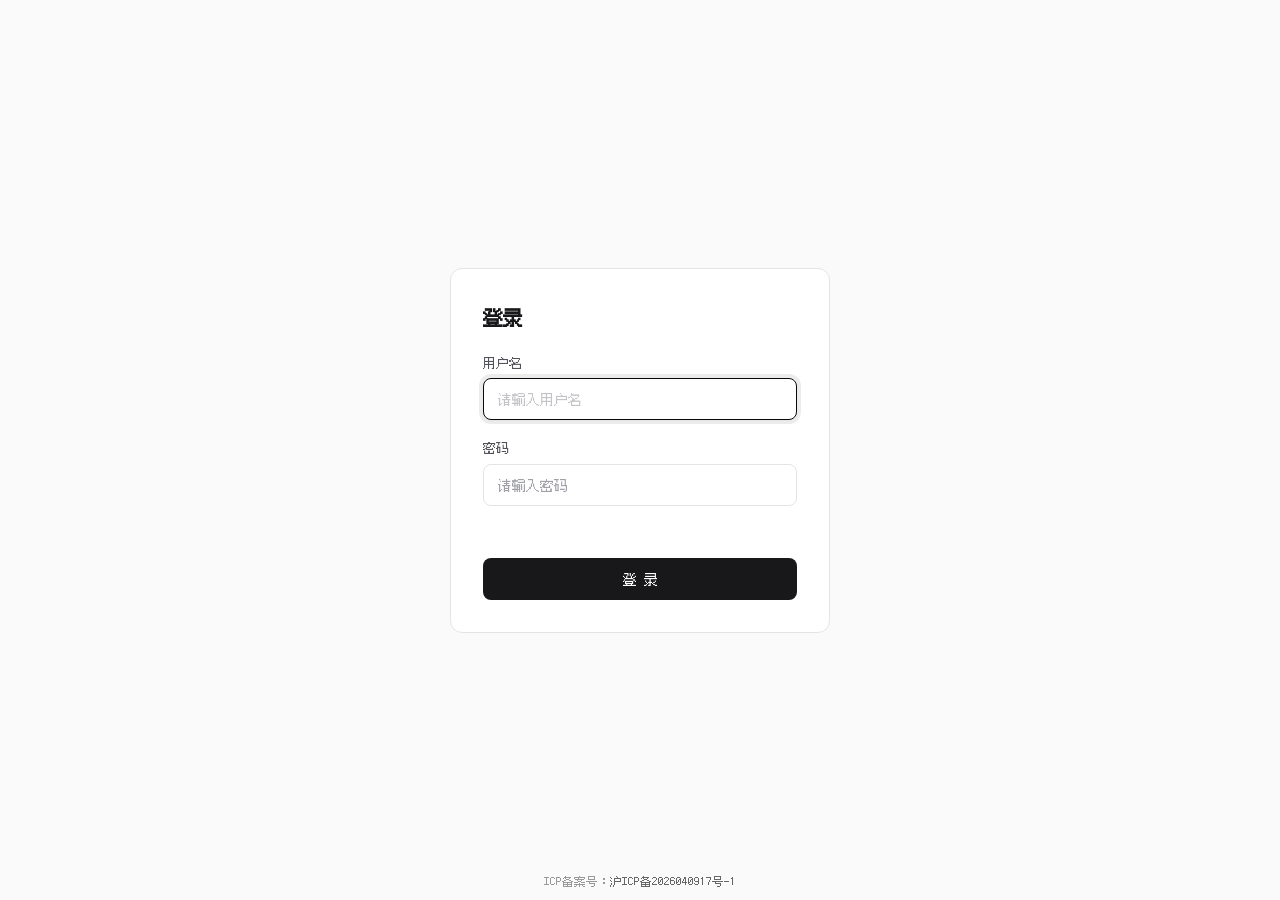
==== static/index.html @ 806d69e8 "隐藏商城管理入口" ====
<!DOCTYPE html>
<html lang="zh-CN">
<head>
  <meta charset="UTF-8">
  <meta name="viewport" content="width=device-width, initial-scale=1, minimum-scale=1, maximum-scale=1, user-scalable=no, viewport-fit=cover">
  <title>KiroClaim 管理后台</title>
  <link rel="icon" type="image/svg+xml" href="/static/favicon.svg">
  <link rel="alternate icon" href="/static/favicon.ico">
  <link rel="apple-touch-icon" href="/static/apple-touch-icon.png">
  <link rel="manifest" href="/static/site.webmanifest">
  <link rel="stylesheet" href="/static/css/main.css?v=0.2.6">
  <link rel="stylesheet" href="/static/css/responsive.css">
</head>
<body>

  <!-- 登录页 -->
  <div id="loginPage" class="login-page" style="display:none">
    <div class="login-wrap">
      <div class="login-card">
        <h1 class="login-title">登录</h1>
        <div class="login-field">
          <label for="loginUsernameInput">用户名</label>
          <input type="text" id="loginUsernameInput" class="login-input" placeholder="请输入用户名" autocomplete="username" autocapitalize="off" autocorrect="off" spellcheck="false" onkeypress="if(event.key==='Enter')document.getElementById('loginPasswordInput').focus()">
        </div>
        <div class="login-field">
          <label for="loginPasswordInput">密码</label>
          <input type="password" id="loginPasswordInput" class="login-input" placeholder="请输入密码" autocomplete="current-password" onkeypress="if(event.key==='Enter')doLogin()">
        </div>
        <div id="loginError" class="login-error"></div>
        <button type="button" id="loginBtn" class="login-btn" onclick="doLogin()">登 录</button>
      </div>
      <div class="login-footer" style="position:fixed;bottom:10px;left:0;right:0;text-align:center;font-size:12px;color:#999;">
        <span>ICP备案号：</span><a href="https://beian.miit.gov.cn/" target="_blank" rel="noopener noreferrer" style="color:#666;text-decoration:none;">沪ICP备2026040917号-1</a>
      </div>
    </div>
  </div>

  <div class="sidebar-overlay" id="sidebarOverlay" onclick="toggleSidebar()"></div>
  <div class="app-container" id="appContainer" style="display:none">
    <!-- 侧边栏 -->
    <aside class="sidebar" id="sidebar">
      <div role="button" tabindex="0" class="sidebar-version" id="sidebarVersion" onclick="showVersionPanel()" onkeydown="handleVersionKeydown(event)" title="查看版本">
        <span class="version-dot" aria-hidden="true"></span>
        <span class="version-label" id="sidebarVersionText">检测中</span>
        <span class="version-new" id="sidebarVersionNew" hidden>NEW</span>
      </div>
      <div class="sidebar-tools">
        <button type="button" class="sidebar-collapse-toggle" id="sidebarCollapseToggle" onclick="toggleSidebarCollapse()" aria-label="收起侧边栏" title="收起侧边栏">
          <svg viewBox="0 0 24 24" aria-hidden="true"><path d="M15 18l-6-6 6-6"></path></svg>
        </button>
      </div>
      <nav class="nav-group">
        <div class="nav-item" data-tab="dashboard" title="概览" onclick="switchTab('dashboard', this)"><span class="nav-icon" aria-hidden="true"><svg viewBox="0 0 24 24"><rect x="3" y="3" width="7" height="9" rx="1"></rect><rect x="14" y="3" width="7" height="5" rx="1"></rect><rect x="14" y="12" width="7" height="9" rx="1"></rect><rect x="3" y="16" width="7" height="5" rx="1"></rect></svg></span><span class="nav-label">概览</span></div>
        <div class="nav-item" data-tab="accounts" title="账号池" onclick="switchTab('accounts', this)"><span class="nav-icon" aria-hidden="true"><svg viewBox="0 0 24 24"><path d="M16 21v-2a4 4 0 0 0-4-4H6a4 4 0 0 0-4 4v2"></path><circle cx="9" cy="7" r="4"></circle><path d="M22 21v-2a4 4 0 0 0-3-3.87"></path><path d="M16 3.13a4 4 0 0 1 0 7.75"></path></svg></span><span class="nav-label">账号池</span></div>
        <div class="nav-item" data-tab="assigned" title="已分配" onclick="switchTab('assigned', this)"><span class="nav-icon" aria-hidden="true"><svg viewBox="0 0 24 24"><path d="M16 21v-2a4 4 0 0 0-4-4H6a4 4 0 0 0-4 4v2"></path><circle cx="9" cy="7" r="4"></circle><path d="M16 11l2 2 4-4"></path></svg></span><span class="nav-label">已分配</span></div>
        <div class="nav-item" data-tab="cards" title="卡密管理" onclick="switchTab('cards', this)"><span class="nav-icon" aria-hidden="true"><svg viewBox="0 0 24 24"><path d="M2 9a3 3 0 0 1 0 6v2a2 2 0 0 0 2 2h16a2 2 0 0 0 2-2v-2a3 3 0 0 1 0-6V7a2 2 0 0 0-2-2H4a2 2 0 0 0-2 2z"></path><path d="M13 5v2"></path><path d="M13 17v2"></path><path d="M13 11v2"></path></svg></span><span class="nav-label">卡密管理</span></div>
        <div class="nav-item" data-tab="logs" title="操作日志" onclick="switchTab('logs', this)"><span class="nav-icon" aria-hidden="true"><svg viewBox="0 0 24 24"><path d="M8 6h13"></path><path d="M8 12h13"></path><path d="M8 18h13"></path><path d="M3 6h.01"></path><path d="M3 12h.01"></path><path d="M3 18h.01"></path></svg></span><span class="nav-label">操作日志</span></div>
        <!-- 商城管理已隐藏 -->
        <!-- <div class="nav-item" data-tab="commerce" title="商城管理" onclick="openCommerceTab('commerce-orders', this)"><span class="nav-icon" aria-hidden="true"><svg viewBox="0 0 24 24"><path d="M9 2 L7 7 L22 7 L20 18 L10 18"></path><circle cx="10" cy="21" r="1"></circle><circle cx="18" cy="21" r="1"></circle></svg></span><span class="nav-label">商城管理</span></div> -->
        <div class="nav-item" data-tab="settings" title="系统设置" onclick="switchTab('settings', this)"><span class="nav-icon" aria-hidden="true"><svg viewBox="0 0 24 24"><path d="M12 15.5A3.5 3.5 0 1 0 12 8a3.5 3.5 0 0 0 0 7.5z"></path><path d="M19.4 15a1.8 1.8 0 0 0 .36 1.98l.06.06a2 2 0 0 1-2.83 2.83l-.06-.06a1.8 1.8 0 0 0-1.98-.36 1.8 1.8 0 0 0-1.08 1.65V21a2 2 0 0 1-4 0v-.09A1.8 1.8 0 0 0 8.8 19.26a1.8 1.8 0 0 0-1.98.36l-.06.06a2 2 0 0 1-2.83-2.83l.06-.06A1.8 1.8 0 0 0 4.35 15a1.8 1.8 0 0 0-1.65-1.08H2.6a2 2 0 0 1 0-4h.09A1.8 1.8 0 0 0 4.35 8a1.8 1.8 0 0 0-.36-1.98l-.06-.06a2 2 0 0 1 2.83-2.83l.06.06A1.8 1.8 0 0 0 8.8 3.55 1.8 1.8 0 0 0 9.88 1.9V1.8a2 2 0 0 1 4 0v.09a1.8 1.8 0 0 0 1.08 1.65 1.8 1.8 0 0 0 1.98-.36l.06-.06a2 2 0 0 1 2.83 2.83l-.06.06A1.8 1.8 0 0 0 19.4 8c.17.63.66 1.08 1.25 1.08h.75a2 2 0 0 1 0 4h-.75A1.8 1.8 0 0 0 19.4 15z"></path></svg></span><span class="nav-label">系统设置</span></div>
      </nav>
      <div class="sidebar-footer">
        <div class="nav-item" onclick="logout()" title="退出登录"><span class="nav-icon" aria-hidden="true"><svg viewBox="0 0 24 24"><path d="M9 21H5a2 2 0 0 1-2-2V5a2 2 0 0 1 2-2h4"></path><path d="M16 17l5-5-5-5"></path><path d="M21 12H9"></path></svg></span><span class="nav-label">退出登录</span></div>
      </div>
    </aside>

    <!-- 主体内容 -->
    <div class="main-wrapper">
      <header class="header-bar">
        <div style="display:flex;align-items:center;gap:12px">
          <button class="sidebar-toggle" onclick="toggleSidebar()" aria-label="菜单">
            <span></span><span></span><span></span>
          </button>
          <div class="view-title" id="pageTitle">概览</div>
        </div>
      </header>

      <!-- 概览面板 -->
      <div class="tab-panel" id="tab-dashboard">
        <div class="stat-row">
          <div class="stat-item">
            <div class="stat-label">总账号</div>
            <div class="stat-number" id="statAccTotal">-</div>
          </div>
          <div class="stat-item">
            <div class="stat-label">可用账号</div>
            <div class="stat-number" id="statAccUnused">-</div>
          </div>
          <div class="stat-item">
            <div class="stat-label">卡密库存</div>
            <div class="stat-number" id="statCardUnused">-</div>
          </div>
          <div class="stat-item">
            <div class="stat-label">今日激活</div>
            <div class="stat-number" id="statTodayActivate">-</div>
          </div>
        </div>

        <!-- 账号状态图表 -->
        <div class="k-card" style="margin-top:24px">
          <div class="k-card-header">
            <span class="k-card-title">账号状态</span>
          </div>
          <div class="k-card-body">
            <div id="accountStatusChart" class="dashboard-chart"></div>
          </div>
        </div>

        <!-- 卡密分布图表 -->
        <div class="k-card" style="margin-top:24px">
          <div class="k-card-header">
            <span class="k-card-title">卡密分布</span>
          </div>
          <div class="k-card-body">
            <div id="cardDistributionChart" class="dashboard-chart"></div>
          </div>
        </div>

        <!-- 最近活动 -->
        <div class="k-card" style="margin-top:24px">
          <div class="k-card-header">
            <span class="k-card-title">最近活动</span>
          </div>
          <div class="k-card-body" style="padding:0">
            <div class="pagination recent-pagination" id="recentActivityPagination"></div>
            <table>
              <thead>
                <tr>
                  <th>操作</th>
                  <th>详情</th>
                  <th>时间</th>
                </tr>
              </thead>
              <tbody id="recentActivityBody">
                <tr><td colspan="3" style="text-align:center;color:#999;padding:24px">加载中...</td></tr>
              </tbody>
            </table>
          </div>
        </div>
      </div>

      <!-- 账号池面板 -->
      <div class="tab-panel" id="tab-accounts">
        <div class="k-card">
          <div class="k-card-header">
            <span class="k-card-title">账号资源列表</span>
            <div style="display:flex; gap:8px">
              <div class="k-dropdown" id="exportAccountDropdown">
                <div class="k-dropdown-trigger ui-btn ui-btn-secondary ui-btn-sm" onclick="toggleDropdown('exportAccountDropdown')" style="min-width:auto">导出</div>
                <div class="k-dropdown-menu" style="min-width:160px">
                  <div class="k-dropdown-label">导出选中</div>
                  <div class="k-dropdown-item" onclick="exportAccounts('json', 'selected')">JSON (选中账号)</div>
                  <div class="k-dropdown-divider"></div>
                  <div class="k-dropdown-label">导出全部</div>
                  <div class="k-dropdown-item" onclick="exportAccounts('json', 'all')">JSON (全部)</div>
                  <div class="k-dropdown-item" onclick="showExportCustomModal()">JSON (自定义数量)</div>
                </div>
              </div>
              <button class="ui-btn ui-btn-danger ui-btn-sm" id="batchDeleteAccountsBtn" style="display:none" onclick="batchDeleteAccounts()">批量删除 (<span id="selectedAccountCount">0</span>)</button>
              <button class="ui-btn ui-btn-secondary ui-btn-sm" onclick="restoreCreditUsedAccounts()" title="把历史上因用过额度被移入已使用、且从未发给买家的账号放回账号池">放回账号池</button>
              <button class="ui-btn ui-btn-warning ui-btn-sm" onclick="cleanupUsedCreditAccounts()">清理额度已用</button>
              <button class="ui-btn ui-btn-danger ui-btn-sm" onclick="deleteBannedAccounts()">清理封禁账号</button>
              <button class="ui-btn ui-btn-primary ui-btn-sm" onclick="showImportModal()">导入账号</button>
              <button class="ui-btn ui-btn-danger ui-btn-sm" onclick="doClearAllAccounts()">一键清空</button>
            </div>
          </div>
          <div class="k-card-body">
            <!-- 巡检进度：仅在巡检运行时显示，由 SSE 实时推送 -->
            <div id="healthScanProgress" hidden style="margin-bottom:20px;padding:12px 14px;background:#fafafa;border:1px solid #eaeaea;border-radius:6px">
              <div style="display:flex;justify-content:space-between;align-items:center;gap:12px;margin-bottom:8px;flex-wrap:wrap">
                <span style="font-size:13px;display:inline-flex;align-items:center;gap:8px">
                  <span style="width:12px;height:12px;border-radius:50%;border:2px solid #e4e4e7;border-top-color:var(--primary);animation:spin 0.8s linear infinite;display:inline-block;flex-shrink:0"></span>
                  <strong>正在巡检账号</strong>
                  <span id="healthScanProgressText" style="color:var(--text-muted)">-</span>
                </span>
                <span id="healthScanProgressPercent" style="font-size:13px;font-variant-numeric:tabular-nums;color:var(--text-muted)">0%</span>
              </div>
              <div class="k-progress-bg" style="width:100%;margin-top:0" role="progressbar" aria-valuemin="0" aria-valuemax="100" aria-valuenow="0" aria-label="账号巡检进度">
                <div class="k-progress-fill" id="healthScanProgressFill" style="width:0%"></div>
              </div>
            </div>
            <!-- 筛选栏 -->
            <div style="display:flex; gap:12px; margin-bottom:20px; align-items:center; flex-wrap:wrap">
              <input class="k-input" type="text" id="accountKeyword" placeholder="搜索邮箱..." style="width:200px" onkeypress="if(event.key==='Enter')loadAccounts(1)">
              <input class="k-input" type="date" id="accountCreatedFrom" style="width:140px" title="创建时间起" onchange="loadAccounts(1)">
              <span style="color:#999;font-size:12px">至</span>
              <input class="k-input" type="date" id="accountCreatedTo" style="width:140px" title="创建时间止" onchange="loadAccounts(1)">
              <div class="k-dropdown" id="accountStatusDropdown">
                <div class="k-dropdown-trigger" onclick="toggleDropdown('accountStatusDropdown')">
                  <span id="accountStatusText">全部状态</span>
                </div>
                <div class="k-dropdown-menu">
                  <div class="k-dropdown-item selected" onclick="selectAccountStatus('', '全部状态')">全部状态</div>
                  <div class="k-dropdown-item" onclick="selectAccountStatus('active', '正常')">正常</div>
                  <div class="k-dropdown-item" onclick="selectAccountCreditExhausted('额度已用')">额度已用</div>
                  <div class="k-dropdown-item" onclick="selectAccountStatus('suspended', '已封禁')">已封禁</div>
                </div>
              </div>
              <div class="k-dropdown" id="accountSubscriptionDropdown">
                <div class="k-dropdown-trigger" onclick="toggleDropdown('accountSubscriptionDropdown')">
                  <span id="accountSubscriptionText">全部订阅</span>
                </div>
                <div class="k-dropdown-menu">
                  <div class="k-dropdown-item selected" onclick="selectAccountSubscription('', '全部订阅')">全部订阅</div>
                </div>
              </div>
              <div class="k-dropdown" id="accountEmailSuffixDropdown">
                <div class="k-dropdown-trigger" onclick="toggleDropdown('accountEmailSuffixDropdown')">
                  <span id="accountEmailSuffixText">全部后缀</span>
                </div>
                <div class="k-dropdown-menu">
                  <div class="k-dropdown-item selected" onclick="selectAccountEmailSuffix('', '全部后缀')">全部后缀</div>
                </div>
              </div>
              <button class="ui-btn ui-btn-secondary ui-btn-sm" onclick="resetAccountFilters()">重置</button>
            </div>
            <div class="pagination" id="accountsPagination"></div>
            <div class="account-table-scroll">
              <table>
                <thead>
                  <tr>
                    <th style="width:40px"><input type="checkbox" class="k-checkbox" id="selectAllAccounts" onchange="toggleSelectAllAccounts(this.checked)"></th>
                    <th>ID</th>
                    <th>邮箱地址</th>
                    <th>健康状态</th>
                    <th>订阅</th>
                    <th>额度用量</th>
                    <th>导入时间</th>
                    <th>最后检查</th>
                    <th>操作</th>
                  </tr>
                </thead>
                <tbody id="accountsBody"></tbody>
              </table>
            </div>
          </div>
        </div>
      </div>

      <!-- 已分配账号面板 -->
      <div class="tab-panel" id="tab-assigned">
        <div class="k-card">
          <div class="k-card-header">
            <span class="k-card-title">已分配账号</span>
            <div style="display:flex; gap:8px">
              <div class="k-dropdown" id="exportAssignedDropdown">
                <div class="k-dropdown-trigger ui-btn ui-btn-secondary ui-btn-sm" onclick="toggleDropdown('exportAssignedDropdown')" style="min-width:auto">导出</div>
                <div class="k-dropdown-menu" style="min-width:160px">
                  <div class="k-dropdown-label">导出选中</div>
                  <div class="k-dropdown-item" onclick="exportAssignedAccounts('json', 'selected')">JSON (选中账号)</div>
                  <div class="k-dropdown-divider"></div>
                  <div class="k-dropdown-label">导出全部</div>
                  <div class="k-dropdown-item" onclick="exportAssignedAccounts('json', 'all')">JSON (全部)</div>
                </div>
              </div>
              <button class="ui-btn ui-btn-danger ui-btn-sm" id="batchDeleteAssignedBtn" style="display:none" onclick="batchDeleteAssignedAccounts()">批量删除 (<span id="selectedAssignedCount">0</span>)</button>
              <button class="ui-btn ui-btn-danger ui-btn-sm" onclick="doClearAssignedAccounts()">一键清空</button>
            </div>
          </div>
          <div class="k-card-body">
            <!-- 筛选栏 -->
            <div style="display:flex; gap:12px; margin-bottom:20px; align-items:center; flex-wrap:wrap">
              <input class="k-input" type="text" id="assignedKeyword" placeholder="搜索邮箱..." style="width:200px" onkeypress="if(event.key==='Enter')loadAssignedAccounts(1)">
              <div class="k-dropdown" id="assignedStatusDropdown">
                <div class="k-dropdown-trigger" onclick="toggleDropdown('assignedStatusDropdown')">
                  <span id="assignedStatusText">全部状态</span>
                </div>
                <div class="k-dropdown-menu">
                  <div class="k-dropdown-item selected" onclick="selectAssignedStatus('', '全部状态')">全部状态</div>
                  <div class="k-dropdown-item" onclick="selectAssignedStatus('active', '正常')">正常</div>
                  <div class="k-dropdown-item" onclick="selectAssignedStatus('used', '额度已用')">额度已用</div>
                  <div class="k-dropdown-item" onclick="selectAssignedStatus('suspended', '已封禁')">已封禁</div>
                </div>
              </div>
              <button class="ui-btn ui-btn-secondary ui-btn-sm" onclick="resetAssignedFilters()">重置</button>
            </div>
            <div class="pagination" id="assignedPagination"></div>
            <div class="account-table-scroll">
              <table>
                <thead>
                  <tr>
                    <th style="width:40px"><input type="checkbox" class="k-checkbox" id="selectAllAssigned" onchange="toggleSelectAllAssigned(this.checked)"></th>
                    <th>ID</th>
                    <th>邮箱地址</th>
                    <th>健康状态</th>
                    <th>订阅</th>
                    <th>额度用量</th>
                    <th>导入时间</th>
                    <th>分配时间</th>
                    <th>最后检查</th>
                    <th>操作</th>
                  </tr>
                </thead>
                <tbody id="assignedBody"></tbody>
              </table>
            </div>
          </div>
        </div>
      </div>

      <!-- 卡密面板 -->
      <div class="tab-panel" id="tab-cards">
        <div class="k-card">
          <div class="k-card-header">
            <span class="k-card-title">卡密列表管理</span>
            <div style="display:flex; gap:8px">
              <button class="ui-btn ui-btn-sm" style="background:#8b5cf6;color:#fff" onclick="window.location.href='/redeem'" title="跳转到卡密兑换中心">
                <svg viewBox="0 0 24 24" style="width:14px;height:14px;fill:none;stroke:currentColor;stroke-width:2;vertical-align:middle;margin-right:4px" aria-hidden="true">
                  <path d="M2 9a3 3 0 0 1 0 6v2a2 2 0 0 0 2 2h16a2 2 0 0 0 2-2v-2a3 3 0 0 1 0-6V7a2 2 0 0 0-2-2H4a2 2 0 0 0-2 2z"></path>
                  <path d="M13 5v2"></path>
                  <path d="M13 17v2"></path>
                  <path d="M13 11v2"></path>
                </svg>
                兑换中心
              </button>
              <div class="k-dropdown" id="exportCardDropdown">
                <div class="k-dropdown-trigger ui-btn ui-btn-secondary ui-btn-sm" onclick="toggleDropdown('exportCardDropdown')" style="min-width:auto">导出</div>
                <div class="k-dropdown-menu" style="min-width:160px">
                  <div class="k-dropdown-label">导出选中</div>
                  <div class="k-dropdown-item" onclick="exportCards('json', 'selected')">JSON (选中卡密)</div>
                  <div class="k-dropdown-divider"></div>
                  <div class="k-dropdown-label">导出全部</div>
                  <div class="k-dropdown-item" onclick="exportCards('json', 'all')">JSON (全部)</div>
                </div>
              </div>
              <button class="ui-btn ui-btn-secondary ui-btn-sm" id="copyXianyuCardsBtn" style="display:none" onclick="copySelectedAsXianyu()" title="每行「卡密 兑换地址」">闲鱼格式 (<span id="selectedCardCountXianyu">0</span>)</button>
              <button class="ui-btn ui-btn-danger ui-btn-sm" id="batchDeleteCardsBtn" style="display:none" onclick="batchDeleteCards()">批量删除 (<span id="selectedCardCount">0</span>)</button>
              <button class="ui-btn ui-btn-sm" id="batchCheckHealthBtn" style="display:none;background:#10b981;color:#fff" onclick="batchCheckCardsHealth()">批量检测 (<span id="selectedCardCountHealth">0</span>)</button>
              <button class="ui-btn ui-btn-primary ui-btn-sm" onclick="showGenerateModal()">生成卡密</button>
            </div>
          </div>
          <div class="k-card-body">
            <!-- 筛选栏 -->
            <div style="display:flex; gap:12px; margin-bottom:20px; align-items:center; flex-wrap:wrap">
              <input class="k-input" type="text" id="cardKeyword" placeholder="搜索序列号..." style="width:200px" onkeypress="if(event.key==='Enter')loadCards(1)">
              <input class="k-input" type="date" id="cardCreatedFrom" style="width:130px" title="创建时间起" onchange="loadCards(1)">
              <span style="color:#999;font-size:12px">至</span>
              <input class="k-input" type="date" id="cardCreatedTo" style="width:130px" title="创建时间止" onchange="loadCards(1)">
              <div class="k-dropdown" id="cardFilterDropdown">
                <div class="k-dropdown-trigger" onclick="toggleDropdown('cardFilterDropdown')">
                  <span id="cardFilterText">全部状态</span>
                </div>
                <div class="k-dropdown-menu">
                  <div class="k-dropdown-item selected" onclick="selectCardFilter('', '全部状态', this)">全部状态</div>
                  <div class="k-dropdown-item" onclick="selectCardFilter('unused', '未使用', this)">未使用</div>
                  <div class="k-dropdown-item" onclick="selectCardFilter('active', '使用中', this)">使用中</div>
                </div>
              </div>
              <div class="k-dropdown" id="cardSubscriptionDropdown">
                <div class="k-dropdown-trigger" onclick="toggleDropdown('cardSubscriptionDropdown')"><span id="cardSubscriptionText">全部订阅</span></div>
                <div class="k-dropdown-menu"><div class="k-dropdown-item selected" onclick="selectCardSubscription('', '全部订阅', this)">全部订阅</div></div>
              </div>
              <div class="k-dropdown" id="cardShopStatusDropdown">
                <div class="k-dropdown-trigger" onclick="toggleDropdown('cardShopStatusDropdown')"><span id="cardShopStatusText">全部商城状态</span></div>
                <div class="k-dropdown-menu">
                  <div class="k-dropdown-item selected" onclick="selectCardShopStatus('', '全部商城状态', this)">全部商城状态</div>
                  <div class="k-dropdown-item" onclick="selectCardShopStatus('listed', '已上架', this)">已上架</div>
                  <div class="k-dropdown-item" onclick="selectCardShopStatus('unlisted', '未上架', this)">未上架</div>
                </div>
              </div>
              <div class="k-dropdown" id="cardShopGroupDropdown">
                <div class="k-dropdown-trigger" onclick="toggleDropdown('cardShopGroupDropdown')"><span id="cardShopGroupText">全部售价档位</span></div>
                <div class="k-dropdown-menu"><div class="k-dropdown-item selected" onclick="selectCardShopGroup('', '全部售价档位', this)">全部售价档位</div></div>
              </div>
              <button class="ui-btn ui-btn-danger ui-btn-sm" id="delistShopGroupBtn" style="display:none" onclick="delistSelectedShopGroup()">下架该售价并删除库存</button>
              <button class="ui-btn ui-btn-secondary ui-btn-sm" onclick="resetCardFilters()">重置</button>
            </div>
            <div class="pagination" id="cardsPagination"></div>
            <table>
              <thead>
                <tr>
                  <th style="width:40px"><input type="checkbox" class="k-checkbox" id="selectAllCards" onchange="toggleSelectAllCards(this.checked)"></th>
                  <th>ID</th>
                  <th>序列号</th>
                  <th>账号订阅</th>
                  <th>状态</th>
                  <th>创建时间</th>
                  <th>提取时间</th>
                  <th>备注</th>
                  <th>商城</th>
                  <th>操作</th>
                </tr>
              </thead>
              <tbody id="cardsBody"></tbody>
            </table>
          </div>
        </div>
      </div>

      <!-- 操作日志面板 -->
      <div class="tab-panel" id="tab-logs">
        <div class="k-card">
          <div class="k-card-header">
            <span class="k-card-title">操作日志</span>
          </div>
          <div class="k-card-body">
            <div style="display:flex; gap:12px; margin-bottom:20px; align-items:center; flex-wrap:wrap">
              <div class="k-dropdown" id="logActionDropdown">
                <div class="k-dropdown-trigger" onclick="toggleDropdown('logActionDropdown')">
                  <span id="logActionText">全部操作</span>
                </div>
                <div class="k-dropdown-menu">
                  <div class="k-dropdown-item selected" onclick="selectLogAction('', '全部操作')">全部操作</div>
                  <div class="k-dropdown-item" onclick="selectLogAction('import', '导入')">导入</div>
                  <div class="k-dropdown-item" onclick="selectLogAction('delete', '删除')">删除</div>
                  <div class="k-dropdown-item" onclick="selectLogAction('generate', '生成卡密')">生成卡密</div>
                  <div class="k-dropdown-item" onclick="selectLogAction('activate', '激活')">激活</div>
                  <div class="k-dropdown-item" onclick="selectLogAction('refresh', '刷新')">刷新</div>
                  <div class="k-dropdown-item" onclick="selectLogAction('export', '导出')">导出</div>
                </div>
              </div>
              <button class="ui-btn ui-btn-sm ui-btn-danger" onclick="batchDeleteLogs()" style="margin-left:auto">批量删除</button>
              <button class="ui-btn ui-btn-sm ui-btn-danger" onclick="clearAllLogs()">清空日志</button>
            </div>
            <div class="pagination" id="logsPagination"></div>
            <table>
              <thead>
                <tr>
                  <th style="width:40px"><input type="checkbox" id="logsSelectAll" onchange="toggleSelectAllLogs(this.checked)"></th>
                  <th>ID</th>
                  <th>操作类型</th>
                  <th>详情</th>
                  <th>操作者</th>
                  <th>客户端 IP</th>
                  <th>时间</th>
                </tr>
              </thead>
              <tbody id="logsBody"></tbody>
            </table>
          </div>
        </div>
      </div>

      <!-- 系统设置面板 -->
      <div class="tab-panel" id="tab-settings">
        <div class="k-card">
          <div class="k-card-header">
            <div style="display:flex;align-items:center;gap:8px;flex-wrap:wrap"><span class="k-card-title">系统设置</span><span style="color:var(--text-muted)">/</span><button type="button" data-settings-category="base" onclick="switchSettingsCategory('base')" style="border:0;background:none;padding:0;color:var(--text-main);font:inherit;font-size:13px;cursor:pointer">基础与安全</button><span style="color:var(--text-muted)">/</span><button type="button" data-settings-category="logging" onclick="switchSettingsCategory('logging')" style="border:0;background:none;padding:0;color:var(--text-muted);font:inherit;font-size:13px;cursor:pointer">日志与更新</button><span style="color:var(--text-muted)">/</span><button type="button" data-settings-category="delivery" onclick="switchSettingsCategory('delivery')" style="border:0;background:none;padding:0;color:var(--text-muted);font:inherit;font-size:13px;cursor:pointer">存储与通知</button></div>
            <button id="settingsSaveBtn" class="ui-btn ui-btn-primary ui-btn-sm" onclick="saveCurrentSettingsCategory()">保存配置</button>
          </div>
          <div class="k-card-body" id="unifiedSettingsBody">
            <div class="settings-grid" id="runtimeSettingsSource">
              <div class="settings-column">
                <div class="settings-toggle-card">
                  <div>
                    <strong>接口限流</strong>
                    <small>限制兑换与客户端接口的请求频率</small>
                  </div>
                  <input type="checkbox" class="k-checkbox" id="settingRateLimitEnabled">
                </div>
                <div class="settings-field">
                  <label class="settings-label" for="settingRateLimitPerMin">每分钟请求数</label>
                  <input class="k-input" type="number" id="settingRateLimitPerMin" min="1" value="30">
                  <div class="settings-help"></div>
                </div>
                <div class="settings-field">
                  <label class="settings-label" for="settingMinResponseMs">最小响应延迟（毫秒）</label>
                  <input class="k-input" type="number" id="settingMinResponseMs" min="0" value="150">
                  <div class="settings-help"></div>
                </div>
                <div class="settings-field">
                  <label class="settings-label" for="settingMaxUpstreamCheckConcurrency">上游检查并发数</label>
                  <input class="k-input" type="number" id="settingMaxUpstreamCheckConcurrency" min="1" value="6">
                  <div class="settings-help">导入、兑换和后台刷新共用的检查并发池</div>
                </div>
                <div class="settings-toggle-card">
                  <div>
                    <strong>发货前上游健康检查</strong>
                    <small>关闭后发货只看数据库状态，速度快很多，依赖下方定时巡检保持状态新鲜</small>
                  </div>
                  <input type="checkbox" class="k-checkbox" id="settingDispatchHealthCheckEnabled">
                </div>
                <div class="settings-toggle-card">
                  <div>
                    <strong>库存模式</strong>
                    <small>开启后只把已封禁账号移入已使用，用过额度的账号保留在账号池（仍不会发给买家）。只影响之后的检查，历史账号需到账号池手动放回</small>
                  </div>
                  <input type="checkbox" class="k-checkbox" id="settingRetainCreditExhaustedAccounts">
                </div>
                <div class="settings-toggle-card">
                  <div>
                    <strong>定时健康巡检</strong>
                    <small>后台周期刷新未分配账号的状态，关闭发货检查时必须开启</small>
                  </div>
                  <input type="checkbox" class="k-checkbox" id="settingHealthScanEnabled" checked>
                </div>
                <div class="settings-field">
                  <label class="settings-label" for="settingHealthScanIntervalMinutes">巡检间隔（分钟）</label>
                  <input class="k-input" type="number" id="settingHealthScanIntervalMinutes" min="1" value="30">
                  <div class="settings-help">每隔多久跑一轮巡检</div>
                </div>
                <div class="settings-field">
                  <label class="settings-label" for="settingHealthScanBatchSize">每轮巡检数量</label>
                  <input class="k-input" type="number" id="settingHealthScanBatchSize" min="1" value="1000">
                  <div class="settings-help">优先检查最久未检查的账号。号池大于该值时需要多轮才能覆盖一遍</div>
                </div>
                <div class="settings-field">
                  <label class="settings-label" for="settingHealthScanQuietStartHour">静默开始（北京时间，整点）</label>
                  <input class="k-input" type="number" id="settingHealthScanQuietStartHour" min="0" max="23" value="0">
                  <div class="settings-help">该时段内不跑自动巡检，手动触发不受限制</div>
                </div>
                <div class="settings-field">
                  <label class="settings-label" for="settingHealthScanQuietEndHour">静默结束（北京时间，整点）</label>
                  <input class="k-input" type="number" id="settingHealthScanQuietEndHour" min="0" max="23" value="8">
                  <div class="settings-help">含开始不含结束。两值相同表示全天巡检</div>
                </div>
                <div class="settings-field">
                  <label class="settings-label" for="settingRequestTimeoutSeconds">上游请求超时（秒）</label>
                  <input class="k-input" type="number" id="settingRequestTimeoutSeconds" min="1" value="45">
                  <div class="settings-help">刷新、用量和模型接口的请求超时</div>
                </div>
                <div class="settings-toggle-card">
                  <div>
                    <strong>对接接口（OpenAPI）</strong>
                    <small>供注册程序投递账号、查询库存，权限不含删除与导出凭证</small>
                  </div>
                  <input type="checkbox" class="k-checkbox" id="settingOpenApiEnabled">
                </div>
                <div class="settings-field">
                  <label class="settings-label" for="settingLoginFailLimit">登录失败次数</label>
                  <input class="k-input" type="number" id="settingLoginFailLimit" min="1" value="5">
                  <div class="settings-help"></div>
                </div>
                <div class="settings-field">
                  <label class="settings-label" for="settingLoginLockMinutes">锁定分钟</label>
                  <input class="k-input" type="number" id="settingLoginLockMinutes" min="1" value="15">
                  <div class="settings-help"></div>
                </div>
              </div>

              <div class="settings-column">
                <div class="settings-toggle-card">
                  <div>
                    <strong>提取账号人机验证</strong>
                    <small>Cloudflare Turnstile</small>
                  </div>
                  <input type="checkbox" class="k-checkbox" id="settingCaptchaEnabled">
                </div>
                <div class="settings-field">
                  <label class="settings-label" for="settingCaptchaSiteKey">Site Key</label>
                  <input class="k-input" type="text" id="settingCaptchaSiteKey" autocomplete="off" spellcheck="false">
                  <div class="settings-help"></div>
                </div>
                <div class="settings-field">
                  <label class="settings-label" for="settingCaptchaSecretKey">Secret Key</label>
                  <input class="k-input" type="password" id="settingCaptchaSecretKey" autocomplete="new-password" placeholder="留空表示不修改">
                  <div id="settingCaptchaSecretState" class="settings-help"></div>
                </div>
                <div class="settings-field">
                  <label class="settings-label" for="settingCaptchaFreeCount">验证码宽限次数</label>
                  <input class="k-input" type="number" id="settingCaptchaFreeCount" min="0" value="0">
                  <div class="settings-help">填 0 表示每次提取账号都必须完成人机验证</div>
                </div>
                <div class="settings-field">
                  <label class="settings-label" for="settingCustomerServiceWechat">客服微信</label>
                  <input class="k-input" type="text" id="settingCustomerServiceWechat" autocomplete="off" spellcheck="false" placeholder="请输入客服微信号">
                  <div class="settings-help">显示在卡密兑换页面顶部</div>
                </div>
                <div class="settings-field">
                  <label class="settings-label" for="settingAnnouncementText">滚动公告内容</label>
                  <textarea class="k-input" id="settingAnnouncementText" rows="3" autocomplete="off" spellcheck="false" placeholder="请输入公告内容"></textarea>
                  <div class="settings-help">显示在卡密兑换页面顶部,支持多行</div>
                </div>
                <div class="settings-field settings-field-placeholder"></div>
              </div>
              <div class="settings-column">
                <div class="settings-field">
                  <label class="settings-label" for="settingCardCopyTemplate">卡密复制模板</label>
                  <input class="k-input" type="text" id="settingCardCopyTemplate" autocomplete="off" spellcheck="false" placeholder="例如：兑换卡密：https://yourdomain.com/redeem">
                  <div class="settings-help">一键复制卡密时的格式模板，留空则只复制卡密本身</div>
                </div>
                <div class="settings-toggle-card">
                  <div>
                    <strong>日志文件切片</strong>
                    <small>控制本地日志文件写入与轮转保留</small>
                  </div>
                  <input type="checkbox" class="k-checkbox" id="settingLogFileEnabled">
                </div>
                <div class="settings-field">
                  <label class="settings-label" for="settingLogFilePath">日志文件路径</label>
                  <input class="k-input" type="text" id="settingLogFilePath" autocomplete="off" spellcheck="false" placeholder="logs/app.log">
                  <div class="settings-help">相对路径以程序运行目录为基准</div>
                </div>
                <div class="settings-field">
                  <label class="settings-label" for="settingLogMaxSizeMB">单文件大小（MB）</label>
                  <input class="k-input" type="number" id="settingLogMaxSizeMB" min="1" value="20">
                  <div class="settings-help"></div>
                </div>
                <div class="settings-field">
                  <label class="settings-label" for="settingLogMaxBackups">保留文件数</label>
                  <input class="k-input" type="number" id="settingLogMaxBackups" min="1" value="7">
                  <div class="settings-help"></div>
                </div>
                <div class="settings-field">
                  <label class="settings-label" for="settingLogMaxAgeDays">保留天数</label>
                  <input class="k-input" type="number" id="settingLogMaxAgeDays" min="1" value="30">
                  <div class="settings-help"></div>
                </div>
                <div class="settings-toggle-card">
                  <div>
                    <strong>压缩历史日志</strong>
                    <small>轮转后的旧日志使用 gzip 压缩</small>
                  </div>
                  <input type="checkbox" class="k-checkbox" id="settingLogCompress">
                </div>
                <div class="settings-toggle-card">
                  <div>
                    <strong>系统自动更新</strong>
                    <small>检测到新 Docker 版本后自动拉取并重建容器</small>
                  </div>
                  <input type="checkbox" class="k-checkbox" id="settingAutoUpdateEnabled">
                </div>
              </div>
            </div>

            <!-- 内容高度不固定的区块放在固定网格之外，避免撑破 82px 的行高 -->
            <div id="settingsPanelSource">
              <div class="settings-panel" data-settings-panel="base" id="healthScanPanel">
                <div class="settings-panel-title">巡检状态</div>
                <div class="settings-panel-text" id="healthScanStatusText">加载中...</div>
                <button type="button" class="ui-btn ui-btn-secondary ui-btn-sm" onclick="triggerHealthScan()">立即巡检</button>
                <button type="button" class="ui-btn ui-btn-secondary ui-btn-sm" onclick="resetHealthScanState()" style="margin-left:8px">重置状态</button>
              </div>

              <div class="settings-panel" data-settings-panel="base" id="openApiPanel">
                <div class="settings-panel-title">对接 API Key</div>
                <div class="settings-panel-text" id="openApiKeyState">未配置</div>
                <button type="button" class="ui-btn ui-btn-secondary ui-btn-sm" onclick="generateOpenApiKey()">生成新 Key</button>
                <div id="openApiKeyReveal" hidden>
                  <code id="openApiKeyValue" class="settings-panel-code"></code>
                  <div class="settings-panel-text settings-panel-warn">明文只显示这一次，请立即复制保存。生成新 Key 会使旧 Key 立即失效。</div>
                </div>
                <div class="settings-panel-text">
                  调用方式：请求头 <code>X-API-Key: &lt;your-key&gt;</code><br>
                  投递账号 <code>POST /openapi/v1/accounts</code><br>
                  查询库存 <code>GET /openapi/v1/stock</code>
                </div>
              </div>
            </div>

            <div id="settingsResult" style="margin-top:18px"></div>
          </div>
        </div>
      </div>

      <!-- 商城订单面板 -->
      <div class="tab-panel" id="tab-commerce-orders">
        <div id="commerceOrdersMount"></div>
      </div>

      <!-- 支付渠道面板 -->
      <div class="tab-panel" id="tab-commerce-channels">
        <div id="commerceChannelsMount"></div>
      </div>

      <!-- 商城设置面板 -->
      <div class="tab-panel" id="tab-commerce-settings">
        <div id="commerceSettingsMount"></div>
      </div>

    </div>
  </div>

  <!-- 自定义导出数量模态框 -->
  <div class="modal-overlay" id="exportCustomModal">
    <div class="modal-content" style="max-width: 450px;">
      <div class="modal-header">
        <span class="modal-title">自定义导出数量</span>
        <button type="button" class="modal-close" aria-label="关闭" title="关闭" onclick="closeExportCustomModal()">&times;</button>
      </div>
      <div class="modal-body">
        <div style="margin-bottom: 20px;">
          <!-- 导出数量输入框 -->
          <label style="display:block; margin-bottom: 8px; font-size:13px; color: var(--text-muted);">选中数量</label>
          <input class="k-input" type="number" id="exportCustomCount" value="10" min="1" max="10000" placeholder="输入要选中的账号数量">
          
          <div style="margin-top: 12px; padding: 10px; background: #f0f9ff; border: 1px solid #bae6fd; border-radius: 6px; font-size: 12px; color: #0c4a6e;">
            <strong>操作说明：</strong><br>
            1. 按当前筛选条件，从前往后选中指定数量的账号<br>
            2. 自动在界面上勾选这些账号<br>
            3. 然后点击"导出"→"JSON (选中账号)"完成导出
          </div>
        </div>
        
        <div style="display:flex; gap:12px">
          <button class="ui-btn ui-btn-primary" onclick="doExportCustom()">确定选中</button>
          <button class="ui-btn ui-btn-secondary" onclick="closeExportCustomModal()">取消</button>
        </div>
      </div>
    </div>
  </div>

  <!-- 导入账号模态框 -->
  <div class="modal-overlay" id="importModal">
    <div class="modal-content">
      <div class="modal-header">
        <span class="modal-title">导入账号</span>
        <button type="button" class="modal-close" aria-label="关闭" title="关闭" onclick="closeImportModal()">&times;</button>
      </div>
      <div class="modal-body">
        <!-- 导入方式选择 -->
        <div style="margin-bottom: 20px;">
          <div style="display: flex; gap: 12px; margin-bottom: 16px; border-bottom: 1px solid #eaeaea; padding-bottom: 8px;">
            <button class="import-tab-btn active" data-tab="json" onclick="switchImportTab('json')">JSON 字符串</button>
            <button class="import-tab-btn" data-tab="file" onclick="switchImportTab('file')">JSON 文件</button>
          </div>
          
          <!-- JSON 字符串导入面板 -->
          <div id="importTabJson" class="import-tab-panel active">
            <label style="display:block; margin-bottom: 8px; font-size: 13px; color: var(--text-muted);">JSON 数据源（数组或单个对象）</label>
            <textarea class="k-input" id="importJson" placeholder='[{"refreshToken":"eyJ...","accessToken":"eyJ..."}]' style="min-height: 200px; font-family: monospace; font-size: 12px;"></textarea>
            <div style="margin-top: 12px; padding: 10px; background: #eff6ff; border: 1px solid #bfdbfe; border-radius: 6px; font-size: 12px; color: #1e40af;">
              <strong>格式说明：</strong><br>
              • 支持 JSON 数组或单个对象<br>
              • <code>refreshToken</code> 为必填字段<br>
              • 可选字段：<code>accessToken</code>、<code>clientId</code>、<code>clientSecret</code>、<code>provider</code>、<code>region</code>
            </div>
          </div>
          
          <!-- JSON 文件导入面板 -->
          <div id="importTabFile" class="import-tab-panel" style="display: none;">
            <label style="display:block; margin-bottom: 8px; font-size: 13px; color: var(--text-muted);">选择 JSON 文件</label>
            <div style="display: flex; align-items: center; gap: 12px; margin-bottom: 12px;">
              <input type="file" id="importFile" accept=".json" style="flex: 1;" onchange="handleImportFileSelect(this)">
              <button class="ui-btn ui-btn-secondary ui-btn-sm" onclick="downloadImportTemplate()">下载模板</button>
            </div>
            <div id="importFilePreview" style="margin-top: 12px; padding: 12px; background: #fafafa; border: 1px solid #eaeaea; border-radius: 6px; font-size: 13px; color: #666; display: none;">
              <div style="font-weight: 600; margin-bottom: 8px;">文件预览</div>
              <div id="importFileInfo"></div>
            </div>
            <div style="margin-top: 12px; padding: 10px; background: #eff6ff; border: 1px solid #bfdbfe; border-radius: 6px; font-size: 12px; color: #1e40af;">
              <strong>格式说明：</strong><br>
              • 仅支持 <code>.json</code> 格式文件<br>
              • 文件内容应为 JSON 数组或单个对象<br>
              • <code>refreshToken</code> 为必填字段<br>
              • 可选字段：<code>accessToken</code>、<code>clientId</code>、<code>clientSecret</code>、<code>provider</code>、<code>region</code>
            </div>
          </div>
        </div>
        
        <div style="display:flex; gap:12px">
          <button class="ui-btn ui-btn-primary" onclick="doImport(this)">执行导入</button>
          <button class="ui-btn ui-btn-secondary" onclick="clearImportForm()">清空</button>
          <button class="ui-btn ui-btn-secondary" onclick="closeImportModal()">取消</button>
        </div>
        <div id="importResult" style="margin-top:20px"></div>
      </div>
    </div>
  </div>

  <!-- 生成卡密模态框 -->
  <div class="modal-overlay" id="generateModal">
    <div class="modal-content">
      <div class="modal-header">
        <span class="modal-title">生成卡密</span>
        <button type="button" class="modal-close" aria-label="关闭" title="关闭" onclick="closeGenerateModal()">&times;</button>
      </div>
      <div class="modal-body">
        <div style="display:grid; grid-template-columns: 1fr 1fr; gap: 24px; margin-bottom: 24px;">
          <div>
            <label style="display:block; margin-bottom: 8px; font-size:13px">生成数量</label>
            <input class="k-input" type="number" id="genCount" value="1">
          </div>
          <div>
            <label style="display:block; margin-bottom: 8px; font-size:13px">账号数量</label>
            <input class="k-input" type="number" id="genAccountCount" value="1" min="1" oninput="updateModeHint()">
          </div>
          <div>
            <label style="display:block; margin-bottom: 8px; font-size:13px">账号订阅</label>
            <div class="k-dropdown" id="genSubscriptionDropdown" style="width:100%">
              <div class="k-dropdown-trigger" onclick="toggleDropdown('genSubscriptionDropdown')">
                <span id="genSubscriptionText">加载订阅...</span>
              </div>
              <div class="k-dropdown-menu">
                <div class="k-dropdown-item disabled">正在加载订阅</div>
              </div>
            </div>
          </div>
          <div>
            <label style="display:block; margin-bottom: 8px; font-size:13px">优先邮箱后缀<span style="color:var(--text-muted);font-weight:normal"> (可选)</span></label>
            <div class="k-dropdown" id="genEmailSuffixDropdown" style="width:100%">
              <div class="k-dropdown-trigger" onclick="toggleDropdown('genEmailSuffixDropdown')">
                <span id="genEmailSuffixText">不限后缀</span>
              </div>
              <div class="k-dropdown-menu">
                <div class="k-dropdown-item selected" data-suffix="" data-label="不限后缀" onclick="selectGenEmailSuffix('', '不限后缀')">不限后缀</div>
              </div>
            </div>
          </div>
        </div>
        <div id="genModeHint" style="padding:12px; background:#fafafa; border-radius:4px; font-size:13px; color:var(--text-muted); margin-bottom:24px"></div>

        <div class="settings-toggle-card" style="margin-bottom:14px">
          <div><strong>上架商城</strong><small>生成后直接作为商品可售库存</small></div>
          <input type="checkbox" class="k-checkbox" id="genListOnShop" onchange="toggleGenerateShopFields()">
        </div>
        <div id="genShopFields" hidden style="margin-bottom:24px">
          <label style="display:block; margin-bottom:8px; font-size:13px">人民币售价（元）</label>
          <input class="k-input" type="number" id="genShopPrice" value="0.00" min="0" step="0.01" inputmode="decimal">
          <label style="display:block; margin:16px 0 8px; font-size:13px">商城商品图片</label>
          <div class="product-image-upload">
            <input class="k-input" type="file" id="genShopImage" accept="image/png,image/jpeg,image/webp" onchange="handleGenerateShopImage(this)">
            <button type="button" class="ui-btn ui-btn-secondary ui-btn-sm" id="clearGenShopImageBtn" hidden onclick="clearGenerateShopImage()">移除图片</button>
          </div>
          <img id="genShopImagePreview" class="product-image-preview" alt="商城商品图片预览" hidden>
          <small class="product-image-help">支持 PNG、JPEG、WebP，最大 2 MB</small>
        </div>

        <div style="display:flex; gap:12px">
          <button class="ui-btn ui-btn-primary" onclick="doGenerate()">立即生成</button>
          <button class="ui-btn ui-btn-secondary" onclick="closeGenerateModal()">取消</button>
        </div>

        <div id="generateResult" style="margin-top:24px"></div>
      </div>
    </div>
  </div>

  <!-- 页面脚本 -->
  <script src="/static/js/ui.js?v=0.2.4"></script>
  <script src="/static/js/auth.js?v=0.2.4"></script>
  <script src="/static/js/api.js?v=0.2.5"></script>
  <script src="/static/js/dashboard.js?v=0.2.5"></script>
  <script src="/static/js/accounts.js?v=0.2.9"></script>
  <script src="/static/js/cards.js?v=0.2.3-beta"></script>
  <script src="/static/js/export.js?v=0.2.7"></script>
  <script src="/static/js/logs.js?v=0.2.4"></script>
  <script src="/static/js/settings.js?v=0.2.5"></script>
  <script src="/static/js/commerce-admin-loader.js?v=0.2.4"></script>
  <script src="/static/js/version.js?v=0.2.4"></script>
  <script src="/static/js/main.js?v=0.2.5"></script>
</body>
</html>
---- static/css/main.css ----
@font-face {
    font-family: "Fusion Pixel";
    src: url("/static/font/fusion-pixel.ttf") format("truetype");
    font-display: swap;
}

:root {
    /* 颜色 · 中性 */
    --bg-page: #fafafa;
    --bg-surface: #ffffff;
    --bg-subtle: #f4f4f5;
    --bg-hover: #f4f4f5;

    /* 边框 */
    --border: #e4e4e7;
    --border-hover: #d4d4d8;
    --border-strong: #a1a1aa;

    /* 文本 */
    --text-main: #18181b;
    --text-secondary: #3f3f46;
    --text-muted: #52525b;
    --text-subtle: #71717a;
    --text-disabled: #a1a1aa;

    /* 强调色：近黑，与登录按钮一致 */
    --primary: #18181b;
    --primary-hover: #27272a;
    --primary-active: #09090b;

    /* 语义色 */
    --danger: #dc2626;
    --danger-bg: #fef2f2;
    --danger-border: #fecaca;
    --success: #16a34a;
    --success-bg: #f0fdf4;
    --warning: #d97706;
    --warning-bg: #fffbeb;

    /* 形状 */
    --radius-sm: 6px;
    --radius: 8px;
    --radius-lg: 12px;

    /* 阴影（很薄） */
    --shadow-sm: 0 2px 6px rgba(0, 0, 0, 0.04);
    --shadow-md: 0 8px 20px rgba(0, 0, 0, 0.06);
    --shadow-lg: 0 20px 40px rgba(0, 0, 0, 0.10);

    /* 动效 */
    --ease: cubic-bezier(0.16, 1, 0.3, 1);
    --transition: all 0.18s var(--ease);

    /* 布局 */
    --sidebar-width: 240px;
    --sidebar-collapsed-width: 68px;

}

* {
    margin: 0;
    padding: 0;
    box-sizing: border-box;
    -webkit-font-smoothing: antialiased;
    -moz-osx-font-smoothing: grayscale;
}

html, body {
    height: 100%;
    -webkit-text-size-adjust: 100%;
    text-size-adjust: 100%;
}

body {
    font-family: "Fusion Pixel", -apple-system, BlinkMacSystemFont, "Inter", "Helvetica Neue",
                 "PingFang SC", "Microsoft YaHei", system-ui, sans-serif;
    background-color: var(--bg-page);
    color: var(--text-main);
    line-height: 1.5;
    overflow-x: hidden;
    font-size: 14px;
}

::selection {
    background: rgba(24, 24, 27, 0.14);
    color: var(--primary-active);
}

.login-page {
    position: fixed;
    inset: 0;
    z-index: 2000;
    display: flex;
    align-items: center;
    justify-content: center;
    padding: max(24px, env(safe-area-inset-top))
             max(24px, env(safe-area-inset-right))
             max(24px, env(safe-area-inset-bottom))
             max(24px, env(safe-area-inset-left));
    background: var(--bg-page);
    color: var(--text-main);
    overflow: hidden;
    overscroll-behavior: none;
}

.login-wrap {
    width: 100%;
    max-width: 380px;
}

.login-card {
    background: var(--bg-surface);
    border: 1px solid var(--border);
    border-radius: var(--radius-lg);
    padding: 36px 32px 32px;
    display: flex;
    flex-direction: column;
    gap: 18px;
    box-shadow: none;
}

.login-title {
    margin: 0 0 6px 0;
    font-size: 20px;
    font-weight: 600;
    letter-spacing: -0.01em;
    color: var(--text-main);
    line-height: 1.2;
}

.login-field {
    display: flex;
    flex-direction: column;
    gap: 6px;
}

.login-field label {
    font-size: 13px;
    font-weight: 500;
    color: var(--text-muted);
}

.login-input {
    width: 100%;
    height: 42px;
    padding: 0 14px;
    background: var(--bg-surface);
    color: var(--text-main);
    border: 1px solid var(--border);
    border-radius: var(--radius);
    font-size: 14px;
    font-family: inherit;
    -webkit-appearance: none;
    appearance: none;
    caret-color: var(--text-main);
    transition: border-color 0.2s var(--ease),
                box-shadow 0.2s var(--ease),
                background-color 0.2s var(--ease);
}

.login-input::placeholder {
    color: var(--text-disabled);
    transition: color 0.2s ease;
}

.login-input:hover {
    border-color: var(--border-strong);
}

.login-input:focus {
    outline: none;
    border-color: var(--primary-active);
    box-shadow: 0 0 0 4px rgba(24, 24, 27, 0.08),
                0 1px 2px rgba(0, 0, 0, 0.04);
}

.login-input:focus::placeholder {
    color: #c4c4c8;
}

.login-error {
    min-height: 18px;
    margin: -6px 0 2px;
    font-size: 12px;
    color: var(--danger);
    line-height: 18px;
}

.login-btn {
    width: 100%;
    height: 42px;
    border: none;
    border-radius: var(--radius);
    background: var(--primary);
    color: #fff;
    font-size: 14px;
    font-weight: 500;
    cursor: pointer;
    font-family: inherit;
    margin-top: 2px;
    transition: background-color 0.15s var(--ease), opacity 0.15s var(--ease);
}

.login-btn:hover { background: var(--primary-hover); }
.login-btn:active { background: var(--primary-active); }
.login-btn:disabled { opacity: 0.5; cursor: not-allowed; }

.setup-page {
    align-items: flex-start;
    overflow-y: auto;
}

.setup-wrap {
    max-width: 720px;
    padding: 42px 0;
}

.setup-card {
    gap: 22px;
    padding: 30px;
    border: none;
    box-shadow: var(--shadow-md);
}

.setup-title-row {
    display: flex;
    align-items: flex-start;
    justify-content: space-between;
    gap: 18px;
}

.setup-title {
    margin-bottom: 4px;
}

.setup-subtitle {
    font-size: 13px;
    color: var(--text-muted);
}

.setup-state-pill {
    flex: 0 0 auto;
    min-width: 76px;
    padding: 6px 10px;
    border-radius: 999px;
    background: var(--bg-subtle);
    color: var(--text-muted);
    font-size: 12px;
    font-weight: 600;
    text-align: center;
}

.setup-state-pill.ok {
    background: var(--success-bg);
    color: var(--success);
}

.setup-state-pill.fail {
    background: var(--danger-bg);
    color: var(--danger);
}

.setup-steps {
    display: grid;
    grid-template-columns: 1fr 1fr;
    gap: 10px;
}

.setup-step {
    display: grid;
    grid-template-columns: 30px 1fr;
    gap: 10px;
    align-items: center;
    padding: 12px;
    border-radius: var(--radius);
    background: #f4f4f5;
    border: none;
}

.setup-step span {
    width: 30px;
    height: 30px;
    display: inline-flex;
    align-items: center;
    justify-content: center;
    border-radius: 999px;
    background: var(--bg-subtle);
    color: var(--text-muted);
    font-size: 13px;
    font-weight: 700;
}

.setup-step strong {
    display: block;
    font-size: 13px;
    color: var(--text-main);
}

.setup-step small {
    display: block;
    margin-top: 2px;
    font-size: 12px;
    color: var(--text-muted);
}

.setup-step.active {
    background: #eff6ff;
    box-shadow: 0 10px 24px rgba(37, 99, 235, 0.10);
}

.setup-step.active span {
    background: #2563eb;
    color: #fff;
}

.setup-panel {
    display: none;
    flex-direction: column;
    gap: 16px;
}

.setup-panel.active {
    display: flex;
}

#adminStepPanel {
    width: 100%;
    max-width: 420px;
    margin: 0 auto;
}

.setup-panel-head {
    display: flex;
    align-items: flex-start;
    justify-content: space-between;
    gap: 16px;
    padding-top: 2px;
}

.setup-panel-head h2 {
    margin: 0;
    font-size: 17px;
    line-height: 1.3;
    font-weight: 650;
    color: var(--text-main);
}

.setup-panel-head p {
    margin: 4px 0 0;
    color: var(--text-muted);
    font-size: 13px;
}

.setup-actions {
    display: flex;
    gap: 12px;
    align-items: center;
}

.setup-actions.split {
    justify-content: space-between;
}

.setup-actions .login-btn {
    margin-top: 0;
}

.setup-check-btn {
    flex: 0 0 auto;
    height: 34px;
    padding: 0 16px;
    border: none;
    border-radius: var(--radius);
    background: var(--bg-subtle);
    color: var(--text-secondary);
    font: inherit;
    font-size: 13px;
    font-weight: 500;
    cursor: pointer;
    transition: var(--transition);
}

.setup-check-btn:hover {
    background: #ececef;
    color: var(--text-main);
}

.setup-check-btn:disabled {
    opacity: 0.55;
    cursor: not-allowed;
}

.setup-icon-btn {
    width: 42px;
    height: 42px;
    flex: 0 0 42px;
    display: inline-flex;
    align-items: center;
    justify-content: center;
    border: none;
    border-radius: var(--radius);
    background: #f4f4f5;
    color: var(--text-main);
    cursor: pointer;
    transition: var(--transition);
}

.setup-icon-btn:hover {
    background: #e4e4e7;
}

.setup-icon-btn svg {
    width: 20px;
    height: 20px;
    fill: none;
    stroke: currentColor;
    stroke-width: 2.4;
    stroke-linecap: round;
    stroke-linejoin: round;
}

.setup-checks-body {
    display: flex;
    flex-direction: column;
    gap: 12px;
}

.setup-check-panel {
    padding: 16px;
    border-radius: var(--radius);
    background: #f8fafc;
    box-shadow: 0 12px 28px rgba(15, 23, 42, 0.05);
}

.setup-check-panel-head {
    display: flex;
    align-items: center;
    justify-content: space-between;
    gap: 14px;
    padding-bottom: 14px;
    border-bottom: 1px solid #e4e4e7;
}

.setup-check-panel-title {
    display: flex;
    align-items: center;
    gap: 10px;
    min-width: 0;
}

.setup-check-panel-title strong,
.setup-check-group-head strong {
    display: block;
    font-size: 14px;
    line-height: 1.25;
    color: var(--text-main);
}

.setup-check-panel-title small,
.setup-check-group-head small {
    display: block;
    margin-top: 2px;
    font-size: 12px;
    color: var(--text-muted);
}

.setup-check-panel-icon,
.setup-check-group-icon {
    width: 34px;
    height: 34px;
    flex: 0 0 34px;
    display: inline-flex;
    align-items: center;
    justify-content: center;
    border-radius: 10px;
    background: #fff;
    color: #2563eb;
    box-shadow: 0 6px 14px rgba(15, 23, 42, 0.07);
}

.setup-check-panel-icon svg,
.setup-check-group-icon svg {
    width: 19px;
    height: 19px;
    fill: none;
    stroke: currentColor;
    stroke-width: 2;
    stroke-linecap: round;
    stroke-linejoin: round;
}

.setup-check-summary {
    flex: 0 0 auto;
    display: inline-flex;
    align-items: center;
    justify-content: center;
    min-height: 28px;
    padding: 0 10px;
    border-radius: 999px;
    background: #fff;
    color: var(--text-muted);
    font-size: 12px;
    font-weight: 700;
    white-space: nowrap;
    box-shadow: 0 6px 14px rgba(15, 23, 42, 0.06);
}

.setup-check-panel.ok .setup-check-summary {
    background: #ecfdf5;
    color: #047857;
}

.setup-check-panel.fail .setup-check-summary {
    background: #fef2f2;
    color: var(--danger);
}

.setup-check-panel.pending .setup-check-summary {
    background: #eff6ff;
    color: #2563eb;
}

.setup-check-panel-body {
    display: flex;
    flex-direction: column;
}

.setup-check-group {
    padding: 14px 0;
    border-bottom: 1px solid #ececef;
}

.setup-check-group:last-child {
    padding-bottom: 0;
    border-bottom: none;
}

.setup-check-group-head {
    display: flex;
    align-items: center;
    gap: 10px;
    margin-bottom: 10px;
}

.setup-check-group-icon.icon-mysql {
    color: #f59e0b;
}

.setup-check-group-icon.icon-postgres,
.setup-check-group-icon.icon-sqlite {
    color: #2563eb;
}

.setup-check-list {
    display: flex;
    flex-direction: column;
}

.setup-check-row {
    --check-color: #64748b;
    --check-bg: #f8fafc;
    display: grid;
    grid-template-columns: 30px minmax(120px, 0.52fr) minmax(0, 1fr);
    gap: 12px;
    align-items: center;
    padding: 9px 0;
    border: none;
    border-radius: 0;
    background: transparent;
    box-shadow: none;
    min-height: 0;
}

.setup-check-row + .setup-check-row {
    border-top: 1px solid #f0f0f1;
}

.setup-check-row.check-server_runtime {
    --check-color: #2563eb;
    --check-bg: #eff6ff;
}

.setup-check-row.check-server_cpu {
    --check-color: #16a34a;
    --check-bg: #f0fdf4;
}

.setup-check-row.check-server_port {
    --check-color: #0891b2;
    --check-bg: #ecfeff;
}

.setup-check-row.check-database_type {
    --check-color: #7c3aed;
    --check-bg: #f5f3ff;
}

.setup-check-row.check-database_type.icon-sqlite {
    --check-color: #2563eb;
    --check-bg: #eff6ff;
}

.setup-check-row.check-database_type.icon-mysql {
    --check-color: #f59e0b;
    --check-bg: #fff7ed;
}

.setup-check-row.check-database_type.icon-postgres {
    --check-color: #2563eb;
    --check-bg: #eff6ff;
}

.setup-check-row.check-database_config {
    --check-color: #d97706;
    --check-bg: #fffbeb;
}

.setup-check-row.check-database_connection {
    --check-color: #0891b2;
    --check-bg: #ecfeff;
}

.setup-check-mark {
    width: 30px;
    height: 30px;
    display: inline-flex;
    align-items: center;
    justify-content: center;
    border-radius: 999px;
    background: var(--bg-subtle);
    color: var(--text-disabled);
}

.setup-check-mark::after {
    content: "";
    width: 8px;
    height: 8px;
    border-radius: 999px;
    background: currentColor;
}

.setup-check-row.ok {
    background: transparent;
}

.setup-check-row.ok .setup-check-mark {
    background: #fff;
    color: var(--check-color);
    box-shadow: 0 6px 14px rgba(15, 23, 42, 0.08);
}

.setup-check-row.ok .setup-check-mark::after {
    content: "✓";
    width: auto;
    height: auto;
    background: transparent;
    font-size: 15px;
    font-weight: 800;
}

.setup-check-row.fail {
    background: transparent;
}

.setup-check-row.fail .setup-check-mark {
    background: #fee2e2;
    color: var(--danger);
}

.setup-check-row.fail .setup-check-mark::after {
    content: "!";
    width: auto;
    height: auto;
    background: transparent;
    font-size: 15px;
    font-weight: 800;
}

.setup-check-row.pending .setup-check-mark::after {
    width: 14px;
    height: 14px;
    border: 2px solid #d4d4d8;
    border-top-color: var(--primary);
    background: transparent;
    animation: spin 0.8s linear infinite;
}

.setup-check-label {
    display: flex;
    align-items: center;
    gap: 8px;
    font-size: 13px;
    font-weight: 650;
    color: var(--text-main);
    min-width: 0;
}

.setup-check-logo {
    width: 18px;
    height: 18px;
    flex: 0 0 18px;
    display: inline-flex;
    align-items: center;
    justify-content: center;
    border-radius: 0;
    background: transparent;
    color: var(--check-color);
    box-shadow: none;
}

.setup-check-logo svg {
    width: 16px;
    height: 16px;
    fill: none;
    stroke: currentColor;
    stroke-width: 2;
    stroke-linecap: round;
    stroke-linejoin: round;
}

.setup-check-row.icon-mysql .setup-check-logo {
    background: transparent;
}

.setup-check-row.icon-postgres .setup-check-logo,
.setup-check-row.icon-sqlite .setup-check-logo {
    background: transparent;
}

.setup-check-message {
    font-size: 12px;
    line-height: 1.45;
    color: var(--text-muted);
    min-width: 0;
    overflow-wrap: anywhere;
}

.setup-check-row.fail .setup-check-message {
    color: var(--danger);
}

.setup-env-error {
    margin: -4px 0 0;
}

@media (max-width: 720px) {
    .setup-wrap {
        max-width: 100%;
        padding: 12px 0;
    }

    .setup-card {
        padding: 24px 20px;
    }

    .setup-title-row,
    .setup-panel-head,
    .setup-actions.split {
        flex-direction: column;
        align-items: stretch;
    }

    .setup-steps {
        grid-template-columns: 1fr;
    }

    .setup-check-panel-head {
        align-items: flex-start;
    }

    .setup-check-row {
        grid-template-columns: 30px minmax(0, 1fr);
        align-items: start;
    }

    .setup-check-message {
        grid-column: 2;
    }
}

@media (max-width: 520px) {
    .setup-check-panel {
        padding: 14px;
    }

    .setup-check-panel-head {
        flex-direction: column;
        align-items: stretch;
    }

    .setup-check-summary {
        align-self: flex-start;
    }
}

@keyframes spin {
    to { transform: rotate(360deg); }
}

.app-container {
    display: flex;
    min-height: 100vh;
}

/* 侧边栏 */
.sidebar {
    width: var(--sidebar-width);
    background: var(--bg-surface);
    border-right: none;
    box-shadow: 8px 0 24px rgba(24, 24, 27, 0.05);
    display: flex;
    flex-direction: column;
    position: fixed;
    top: 0;
    left: 0;
    height: 100vh;
    z-index: 100;
    overflow: visible;
    transition: width 0.22s var(--ease), box-shadow 0.22s var(--ease);
}

.sidebar-version {
    width: calc(100% - 24px);
    height: 34px;
    margin: 14px 12px 8px;
    padding: 0 11px;
    display: inline-flex;
    align-items: center;
    justify-content: flex-start;
    gap: 8px;
    border: none;
    border-radius: var(--radius);
    background: #f4f4f5;
    color: var(--text-secondary);
    cursor: pointer;
    font: inherit;
    font-size: 12px;
    font-weight: 700;
    line-height: 1;
    text-align: left;
    text-decoration: none;
    white-space: nowrap;
    overflow: hidden;
    -webkit-appearance: none;
    appearance: none;
    user-select: none;
    transition: background-color 0.18s var(--ease),
                color 0.18s var(--ease),
                box-shadow 0.18s var(--ease);
}

.sidebar-version:focus-visible {
    outline: none;
    box-shadow: 0 0 0 3px rgba(24, 24, 27, 0.10);
}

.sidebar-version:hover {
    background: #ececef;
    color: var(--text-main);
}

.version-dot {
    width: 7px;
    height: 7px;
    flex: 0 0 7px;
    border-radius: 999px;
    background: #22c55e;
    box-shadow: 0 0 0 3px rgba(34, 197, 94, 0.12);
}

.version-label {
    overflow: hidden;
    text-overflow: ellipsis;
}

.version-new {
    display: none;
    margin-left: auto;
    padding: 2px 6px;
    border-radius: 999px;
    background: #18181b;
    color: #fff;
    font-size: 10px;
    line-height: 1.2;
}

.version-new[hidden] {
    display: none !important;
}

.sidebar-version.has-update {
    background: #fff7ed;
    color: #9a3412;
    box-shadow: inset 0 0 0 1px rgba(251, 146, 60, 0.22);
}

.sidebar-version.has-update .version-dot {
    background: #f97316;
    box-shadow: 0 0 0 3px rgba(249, 115, 22, 0.16);
}

.sidebar-version.has-update .version-new:not([hidden]) {
    display: inline-flex;
}

.sidebar-tools {
    position: absolute;
    top: 50%;
    right: -24px;
    z-index: 3;
    display: block;
    padding: 0;
    transform: translateY(-50%);
}

.sidebar-collapse-toggle {
    width: 24px;
    height: 74px;
    position: relative;
    display: inline-flex;
    align-items: center;
    justify-content: center;
    background: var(--bg-surface);
    color: var(--text-secondary);
    border: none;
    border-radius: 0 10px 10px 0;
    box-shadow: 10px 0 20px rgba(24, 24, 27, 0.08);
    cursor: pointer;
    transition: background-color 0.18s var(--ease),
                color 0.18s var(--ease),
                box-shadow 0.18s var(--ease),
                transform 0.18s var(--ease);
}

.sidebar-collapse-toggle::before {
    content: "";
    position: absolute;
    left: 0;
    top: 0;
    bottom: 0;
    width: 1px;
    background: var(--bg-surface);
}

.sidebar-collapse-toggle:hover {
    background: var(--bg-hover);
    color: var(--text-main);
    box-shadow: 10px 0 24px rgba(24, 24, 27, 0.12);
    transform: translateX(2px);
}

.sidebar-collapse-toggle svg {
    width: 16px;
    height: 16px;
    fill: none;
    stroke: currentColor;
    stroke-width: 2;
    stroke-linecap: round;
    stroke-linejoin: round;
    transition: transform 0.22s var(--ease);
}

.nav-group {
    flex: 1;
    padding: 4px 12px;
    overflow-y: auto;
}

.nav-item {
    padding: 10px 14px;
    margin-bottom: 2px;
    border-radius: var(--radius);
    cursor: pointer;
    font-size: 14px;
    font-weight: 500;
    color: var(--text-secondary);
    transition: var(--transition);
    user-select: none;
    display: flex;
    align-items: center;
    gap: 10px;
    overflow: hidden;
    white-space: nowrap;
}

.nav-icon {
    width: 18px;
    height: 18px;
    flex: 0 0 18px;
    color: currentColor;
    opacity: 0.78;
}

.nav-icon svg {
    display: block;
    width: 100%;
    height: 100%;
    fill: none;
    stroke: currentColor;
    stroke-width: 2;
    stroke-linecap: round;
    stroke-linejoin: round;
}

.nav-label {
    display: inline-block;
    max-width: 160px;
    overflow: hidden;
    text-overflow: ellipsis;
    transition: opacity 0.18s var(--ease), max-width 0.22s var(--ease);
}

.nav-item:hover {
    background: var(--bg-hover);
    color: var(--text-main);
}

.nav-item.active {
    background: rgba(24, 24, 27, 0.06);
    color: var(--text-main);
}

.sidebar-footer {
    padding: 12px;
}

.sidebar-footer .nav-item {
    color: var(--text-muted);
    font-size: 13px;
}

.app-container.sidebar-collapsed .sidebar {
    width: var(--sidebar-collapsed-width);
    box-shadow: 6px 0 18px rgba(24, 24, 27, 0.04);
}

.app-container.sidebar-collapsed .sidebar-version {
    width: 34px;
    justify-content: center;
    padding: 0;
    margin-left: auto;
    margin-right: auto;
}

.app-container.sidebar-collapsed .version-label,
.app-container.sidebar-collapsed .version-new {
    display: none;
}

.app-container.sidebar-collapsed .main-wrapper {
    margin-left: var(--sidebar-collapsed-width);
}

.app-container.sidebar-collapsed .sidebar-tools {
    right: -24px;
}

.app-container.sidebar-collapsed .sidebar-collapse-toggle svg {
    transform: rotate(180deg);
}

.app-container.sidebar-collapsed .nav-group,
.app-container.sidebar-collapsed .sidebar-footer {
    padding-left: 10px;
    padding-right: 10px;
}

.app-container.sidebar-collapsed .nav-item {
    justify-content: center;
    gap: 0;
    padding-left: 10px;
    padding-right: 10px;
}

.app-container.sidebar-collapsed .nav-label {
    max-width: 0;
    opacity: 0;
}

/* 侧边栏切换按钮（移动端汉堡）：桌面隐藏 */
.sidebar-toggle {
    display: none;
    flex-direction: column;
    gap: 4px;
    width: 36px;
    height: 36px;
    align-items: center;
    justify-content: center;
    background: var(--bg-surface);
    border: none;
    border-radius: var(--radius-sm);
    box-shadow: var(--shadow-sm);
    cursor: pointer;
}
.sidebar-toggle span {
    width: 16px;
    height: 1.5px;
    background: var(--text-main);
    border-radius: 2px;
}

/* 侧边栏遮罩层（移动端） */
.sidebar-overlay {
    display: none;
    position: fixed;
    inset: 0;
    background: rgba(0, 0, 0, 0.32);
    backdrop-filter: blur(2px);
    z-index: 99;
}
.sidebar-overlay.active { display: block; }

/* 主内容区 */
.main-wrapper {
    flex: 1;
    margin-left: var(--sidebar-width);
    padding: 24px 32px 40px;
    min-width: 0;
    transition: margin-left 0.22s var(--ease);
}

.header-bar {
    margin-bottom: 24px;
    display: flex;
    align-items: center;
    justify-content: space-between;
}

.view-title {
    font-size: 24px;
    font-weight: 700;
    letter-spacing: -0.02em;
    color: var(--text-main);
}

.tab-panel {
    display: none;
}
.tab-panel.active {
    display: block;
    animation: fadeIn 0.2s var(--ease);
}

.k-card {
    background: var(--bg-surface);
    border: none;
    border-radius: var(--radius-lg);
    margin-bottom: 20px;
    overflow: hidden;
    box-shadow: var(--shadow-sm);
}

.k-card-header {
    padding: 18px 22px;
    border-bottom: none;
    display: flex;
    align-items: center;
    justify-content: space-between;
    gap: 12px;
}

.k-card-title {
    font-weight: 600;
    font-size: 15px;
    color: var(--text-main);
}

.k-card-body {
    padding: 22px;
}

.stat-row {
    display: grid;
    grid-template-columns: repeat(auto-fit, minmax(160px, 1fr));
    gap: 12px;
    margin-bottom: 20px;
}

.stat-item {
    background: var(--bg-surface);
    border: none;
    padding: 18px 20px;
    border-radius: var(--radius-lg);
    box-shadow: var(--shadow-sm);
    transition: box-shadow 0.2s var(--ease), transform 0.2s var(--ease);
}

.stat-item:hover {
    box-shadow: var(--shadow-md);
    transform: translateY(-1px);
}

.stat-label {
    font-size: 12px;
    color: var(--text-muted);
    margin-bottom: 6px;
    letter-spacing: 0.1px;
}

.stat-number {
    font-size: 24px;
    font-weight: 700;
    letter-spacing: -0.02em;
    color: var(--text-main);
}

.dashboard-chart {
    height: 200px;
}

.cute-status-chart {
    display: grid;
    grid-template-columns: minmax(92px, 1fr) 170px minmax(92px, 1fr);
    align-items: center;
    justify-items: center;
    gap: 22px;
    height: 100%;
}

.cute-status-chart.cute-status-chart-triple {
    grid-template-columns: minmax(82px, 1fr) minmax(82px, 1fr) 170px minmax(82px, 1fr);
    gap: 16px;
}

/* 简洁布局：左侧竖向列表 + 右侧圆环 */
.cute-status-chart-simple {
    display: grid;
    grid-template-columns: minmax(200px, 280px) auto;
    gap: 40px;
    align-items: center;
    justify-content: center;
    padding: 12px 20px;
    max-width: 600px;
    margin: 0 auto;
}

.cute-status-list {
    display: flex;
    flex-direction: column;
    gap: 12px;
}

.cute-stat-item {
    display: flex;
    align-items: center;
    justify-content: space-between;
    padding: 12px 16px;
    border-radius: 10px;
    background: var(--chart-soft);
    transition: all 0.2s ease;
}

.cute-stat-item:hover {
    transform: translateX(4px);
    box-shadow: 0 4px 12px rgba(0, 0, 0, 0.08);
}

.cute-stat-item.mint {
    --chart-color: #34d399;
    --chart-soft: #ecfdf5;
}

.cute-stat-item.amber {
    --chart-color: #f59e0b;
    --chart-soft: #fffbeb;
}

.cute-stat-item.rose {
    --chart-color: #fb7185;
    --chart-soft: #fff1f2;
}

.cute-stat-info {
    display: flex;
    align-items: center;
    gap: 8px;
}

.cute-stat-item .cute-stat-label {
    font-size: 13px;
    font-weight: 500;
    color: var(--text-main);
    margin: 0;
}

.cute-stat-item .cute-stat-value {
    font-size: 20px;
    font-weight: 700;
    color: var(--chart-color);
    font-variant-numeric: tabular-nums;
}

.cute-stat-pill {
    width: 100%;
    max-width: 132px;
    padding: 14px 16px;
    border-radius: 18px;
    background: var(--chart-soft);
    box-shadow: 0 12px 30px rgba(24, 24, 27, 0.06);
}

.cute-stat-pill.mint {
    --chart-color: #34d399;
    --chart-soft: #ecfdf5;
}

.cute-stat-pill.amber {
    --chart-color: #f59e0b;
    --chart-soft: #fffbeb;
}

.cute-stat-pill.rose {
    --chart-color: #fb7185;
    --chart-soft: #fff1f2;
}

.cute-stat-label,
.cute-legend-item {
    display: flex;
    align-items: center;
    gap: 8px;
}

.cute-stat-label {
    color: var(--text-muted);
    font-size: 12px;
    margin-bottom: 8px;
}

.cute-stat-number {
    color: var(--chart-color);
    font-size: 28px;
    font-weight: 800;
    line-height: 1;
    font-variant-numeric: tabular-nums;
}

.cute-dot {
    width: 9px;
    height: 9px;
    flex: 0 0 auto;
    border-radius: 999px;
    background: var(--chart-color);
    box-shadow: 0 0 0 4px var(--chart-soft);
}

.cute-donut {
    position: relative;
    width: 160px;
    height: 160px;
    border-radius: 999px;
    background: #fff;
    box-shadow: 0 16px 36px rgba(24, 24, 27, 0.08);
}

.cute-donut-svg {
    display: block;
    transform: rotate(-90deg);
}

.cute-ring-segment {
    animation: kRingDraw 0.9s cubic-bezier(0.16, 1, 0.3, 1) backwards;
}

.cute-ring-segment.delayed {
    animation-delay: 0.15s;
}

.cute-ring-segment.delayed-more {
    animation-delay: 0.3s;
}

.cute-donut-center {
    position: absolute;
    inset: 0;
    display: flex;
    flex-direction: column;
    align-items: center;
    justify-content: center;
    pointer-events: none;
}

.cute-donut-value {
    color: var(--text-main);
    font-size: 32px;
    font-weight: 800;
    line-height: 1;
    font-variant-numeric: tabular-nums;
}

.cute-donut-value span {
    margin-left: 2px;
    color: var(--text-muted);
    font-size: 16px;
    font-weight: 700;
}

.cute-donut-label {
    margin-top: 6px;
    color: var(--text-muted);
    font-size: 12px;
}

.cute-legend-label {
    min-width: 0;
    overflow: hidden;
    color: var(--text-main);
    font-size: 13px;
    font-weight: 600;
    text-overflow: ellipsis;
    white-space: nowrap;
}

.cute-legend-value {
    margin-left: auto;
    color: var(--text-main);
    font-size: 14px;
    font-weight: 800;
    font-variant-numeric: tabular-nums;
}

.cute-summary-grid {
    display: grid;
    grid-template-columns: repeat(2, minmax(0, 1fr));
    gap: 12px;
    margin-top: 20px;
    font-size: 13px;
}

.cute-legend-item {
    min-width: 0;
    padding: 9px 10px;
    border-radius: 14px;
    background: var(--chart-soft);
}

.cute-empty-chart {
    display: flex;
    align-items: center;
    justify-content: center;
    height: 100%;
    color: var(--text-muted);
    font-size: 13px;
}

table {
    width: 100%;
    border-collapse: collapse;
    font-size: 13.5px;
}

.account-table-scroll {
    width: 100%;
    overflow-x: auto;
    overflow-y: hidden;
    padding-bottom: 7px;
    scrollbar-width: thin;
    scrollbar-color: #d4d4d8 transparent;
    overscroll-behavior-x: contain;
}

.account-table-scroll table {
    min-width: 1120px;
}

.account-table-scroll::-webkit-scrollbar {
    height: 8px;
}

.account-table-scroll::-webkit-scrollbar-track {
    background: #fafafa;
    border-radius: 999px;
}

.account-table-scroll::-webkit-scrollbar-thumb {
    background: #d4d4d8;
    border: 2px solid #fafafa;
    border-radius: 999px;
}

.account-table-scroll::-webkit-scrollbar-thumb:hover {
    background: #c4c4cc;
}

.k-progress-bg {
    display: block;
    width: 160px;
    max-width: 100%;
    height: 6px;
    margin-top: 6px;
    background: #e4e4e7;
    border-radius: 999px;
    overflow: hidden;
}

.k-progress-fill {
    display: block;
    height: 100%;
    background: #18181b;
    border-radius: inherit;
    transition: width 0.3s cubic-bezier(0.16, 1, 0.3, 1),
                background-color 0.2s ease;
}

.k-progress-fill.warn   { background: #f59e0b; }
.k-progress-fill.danger { background: #dc2626; }

@keyframes kRingDraw {
    from { opacity: 0; }
    to   { opacity: 1; }
}

th {
    text-align: left;
    padding: 12px 16px;
    font-size: 12px;
    font-weight: 600;
    color: var(--text-muted);
    background: var(--bg-subtle);
    border-bottom: 1px solid var(--border);
    white-space: nowrap;
    letter-spacing: 0.1px;
}

td {
    padding: 12px 16px;
    font-size: 13px;
    color: var(--text-main);
    border-bottom: 1px solid var(--border);
    vertical-align: middle;
}

.account-email-cell {
    font-family: inherit;
    font-size: 13px;
    color: var(--text-main);
    white-space: nowrap;
    word-break: normal;
    overflow-wrap: normal;
}

.account-actions {
    display: inline-flex;
    align-items: center;
    gap: 6px;
    flex-wrap: nowrap;
    white-space: nowrap;
}

tbody tr { transition: background-color 0.12s ease; }
tbody tr:hover { background: var(--bg-subtle); }
tr:last-child td { border-bottom: none; }

.k-badge {
    display: inline-flex;
    align-items: center;
    padding: 2px 10px;
    border-radius: 999px;
    font-size: 12px;
    font-weight: 500;
    line-height: 1.5;
    background: var(--bg-subtle);
    color: var(--text-muted);
}
.k-badge-success { background: var(--success-bg); color: var(--success); }
.k-badge-neutral { background: var(--bg-subtle);  color: var(--text-muted); }

/* 分页器 */
.k-pager {
    display: flex;
    align-items: center;
    flex-wrap: wrap;
    gap: 10px 14px;
    margin-top: 20px;
    padding-top: 16px;
    border-top: 1px solid var(--border);
    font-size: 13px;
    color: var(--text-muted);
}

.k-pager-total {
    font-variant-numeric: tabular-nums;
}

.k-pager-nav {
    display: inline-flex;
    align-items: center;
    gap: 4px;
    flex-wrap: wrap;
}

.k-pager-nav .ui-btn-sm {
    min-width: 32px;
    padding-left: 8px;
    padding-right: 8px;
    font-variant-numeric: tabular-nums;
}

.k-pager-active {
    background: var(--primary);
    border-color: var(--primary);
    color: #fff;
    cursor: default;
}

.k-pager-gap {
    padding: 0 2px;
    color: var(--text-disabled);
    user-select: none;
}

.k-pager-size,
.k-pager-jump {
    display: inline-flex;
    align-items: center;
    gap: 6px;
}

.k-pager-select,
.k-pager-input {
    padding: 4px 8px;
    background: var(--bg-surface);
    border: 1px solid var(--border);
    border-radius: var(--radius);
    color: var(--text-main);
    font-size: 13px;
    font-variant-numeric: tabular-nums;
}

.k-pager-select { cursor: pointer; }
.k-pager-input {
    width: 62px;
    text-align: center;
}

.k-pager-select:hover,
.k-pager-input:hover { border-color: var(--border-hover); }

.k-pager-select:focus,
.k-pager-input:focus {
    outline: 2px solid var(--primary);
    outline-offset: 1px;
    border-color: var(--primary);
}

@media (max-width: 768px) {
    .k-pager { gap: 8px 10px; }
    .k-pager-nav { order: 3; width: 100%; }
}

.k-skeleton {
    display: inline-block;
    min-width: 24px;
    border-radius: 4px;
    color: transparent !important;
    background: linear-gradient(90deg, #e4e4e7 0%, #f4f4f5 50%, #e4e4e7 100%);
    background-size: 200% 100%;
    animation: shimmer 1.4s linear infinite;
    user-select: none;
}

.k-chart-skeleton {
    display: flex;
    align-items: flex-end;
    gap: 6px;
    height: 100%;
    padding: 8px 0;
}
.k-chart-skeleton .k-bar {
    flex: 1;
    background: linear-gradient(180deg, #e4e4e7 0%, #f4f4f5 100%);
    border-radius: 4px;
    animation: shimmer-bar 1.4s ease-in-out infinite;
}

@keyframes shimmer {
    0%   { background-position: 200% 0; }
    100% { background-position: -200% 0; }
}
@keyframes shimmer-bar {
    0%, 100% { opacity: 0.55; }
    50%      { opacity: 0.9; }
}

.ui-btn {
    display: inline-flex;
    align-items: center;
    justify-content: center;
    padding: 8px 14px;
    min-height: 36px;
    border-radius: var(--radius);
    border: 1px solid transparent;
    background: transparent;
    font-size: 13px;
    font-weight: 500;
    line-height: 1.2;
    cursor: pointer;
    font-family: inherit;
    white-space: nowrap;
    transition: background-color 0.15s var(--ease),
                border-color 0.15s var(--ease),
                color 0.15s var(--ease),
                opacity 0.15s var(--ease);
}

.ui-btn:disabled {
    opacity: 0.5;
    cursor: not-allowed;
}

.ui-btn-primary {
    background: var(--primary);
    color: #fff;
    border-color: var(--primary);
}
.ui-btn-primary:hover:not(:disabled) { background: var(--primary-hover); border-color: var(--primary-hover); }
.ui-btn-primary:active:not(:disabled) { background: var(--primary-active); border-color: var(--primary-active); }

.ui-btn-secondary {
    background: var(--bg-surface);
    color: var(--text-main);
    border-color: var(--border);
}
.ui-btn-secondary:hover:not(:disabled) {
    background: var(--bg-subtle);
    border-color: var(--border-hover);
}

.ui-btn-danger {
    background: var(--bg-surface);
    color: var(--danger);
    border-color: var(--danger-border);
}
.ui-btn-danger:hover:not(:disabled) {
    background: var(--danger-bg);
    border-color: var(--danger);
}

.ui-btn-warning {
    background: var(--bg-surface);
    color: #f59e0b;
    border-color: #fbbf24;
}
.ui-btn-warning:hover:not(:disabled) {
    background: #fffbeb;
    border-color: #f59e0b;
}

.ui-btn-sm {
    padding: 5px 10px;
    min-height: 28px;
    font-size: 12px;
    border-radius: var(--radius-sm);
}

.k-input {
    width: 100%;
    height: 36px;
    padding: 0 12px;
    background: var(--bg-surface);
    color: var(--text-main);
    border: 1px solid var(--border);
    border-radius: var(--radius);
    font-size: 13px;
    font-family: inherit;
    line-height: 1.4;
    -webkit-appearance: none;
    appearance: none;
    caret-color: var(--text-main);
    transition: border-color 0.18s var(--ease), box-shadow 0.18s var(--ease);
}

.k-input::placeholder { color: var(--text-disabled); }
.k-input:hover { border-color: var(--border-hover); }
.k-input:focus {
    outline: none;
    border-color: var(--primary-active);
    box-shadow: 0 0 0 3px rgba(24, 24, 27, 0.08);
}
.k-input:disabled {
    background: var(--bg-subtle);
    color: var(--text-disabled);
    cursor: not-allowed;
}

/* textarea 使用 .k-input 时需要更大高度 */
textarea.k-input {
    min-height: 120px;
    height: auto;
    padding: 10px 12px;
    line-height: 1.5;
    resize: vertical;
    scrollbar-width: thin;
    scrollbar-color: #d4d4d8 transparent;
}

textarea.k-input::-webkit-scrollbar {
    width: 8px;
    height: 8px;
}

textarea.k-input::-webkit-scrollbar-track {
    background: transparent;
}

textarea.k-input::-webkit-scrollbar-thumb {
    background: #d4d4d8;
    border: 2px solid var(--bg-surface);
    border-radius: 999px;
}

textarea.k-input::-webkit-scrollbar-thumb:hover {
    background: #a1a1aa;
}

textarea.k-input::-webkit-scrollbar-corner {
    background: transparent;
}

.settings-label {
    display: block;
    margin-bottom: 7px;
    color: var(--text-muted);
    font-size: 12px;
    font-weight: 700;
}

.settings-grid {
    display: grid;
    grid-template-columns: repeat(3, minmax(0, 1fr));
    gap: 22px;
    max-width: 1280px;
}

.settings-column {
    display: grid;
    grid-template-rows: 84px;
    grid-auto-rows: 82px;
    gap: 14px;
}

.settings-toggle-card {
    height: 84px;
    display: flex;
    align-items: center;
    justify-content: space-between;
    gap: 14px;
    padding: 14px 16px;
    background: #fafafa;
    border-radius: var(--radius);
}

.settings-toggle-card > div {
    min-width: 0;
}

.settings-toggle-card strong {
    display: block;
    font-size: 14px;
    line-height: 1.35;
    white-space: nowrap;
    overflow: hidden;
    text-overflow: ellipsis;
}

.settings-toggle-card small {
    display: block;
    height: 32px;
    margin-top: 4px;
    color: var(--text-muted);
    font-size: 12px;
    line-height: 1.35;
    overflow: hidden;
}

.product-image-upload {
    display: flex;
    align-items: center;
    gap: 10px;
}

.product-image-upload .k-input {
    flex: 1;
}

.product-image-preview {
    display: block;
    width: 240px;
    height: 160px;
    max-width: 100%;
    margin-top: 12px;
    object-fit: contain;
    border: 1px solid var(--border);
    border-radius: var(--radius);
    background: var(--bg-subtle);
}

.product-image-preview[hidden],
.product-image-upload .ui-btn[hidden] {
    display: none !important;
}

.product-image-help {
    display: block;
    margin-top: 7px;
    color: var(--text-subtle);
    font-size: 12px;
}

.settings-field {
    min-width: 0;
    min-height: 82px;
}

.settings-field .k-input {
    height: 36px;
}

.settings-field textarea.k-input {
    height: auto;
}

.settings-help {
    height: 28px;
    margin-top: 5px;
    color: var(--text-muted);
    font-size: 12px;
    line-height: 1.35;
    overflow: hidden;
}

.payment-protocol-fields {
    margin-top: 18px;
}

.payment-protocol-panel {
    padding-top: 18px;
    border-top: 1px solid var(--border);
}

.payment-protocol-title {
    margin: 0 0 14px;
    font-size: 14px;
    font-weight: 600;
    color: var(--text-main);
}

.payment-protocol-grid {
    display: grid;
    grid-template-columns: repeat(2, minmax(0, 1fr));
    gap: 16px 22px;
}

/* 自适应高度的设置区块。
   settings-grid 的行高被 grid-auto-rows 固定为 82px，内容超过就会溢出压住
   下面的字段，所以状态展示、密钥这类高度不定的内容单独放在网格之外。 */
.settings-panel {
    max-width: 1280px;
    margin-top: 22px;
    padding: 16px 18px;
    background: #fafafa;
    border: 1px solid var(--border);
    border-radius: var(--radius);
}

.settings-panel-title {
    margin-bottom: 8px;
    color: var(--text-muted);
    font-size: 12px;
    font-weight: 700;
    letter-spacing: 0.3px;
}

.settings-panel-text {
    margin-bottom: 10px;
    color: var(--text-muted);
    font-size: 12px;
    line-height: 1.7;
}

.settings-panel-text:last-child {
    margin-bottom: 0;
}

.settings-panel-text code {
    padding: 1px 5px;
    background: var(--bg-subtle);
    border: 1px solid var(--border);
    border-radius: 4px;
    font-size: 11px;
}

.settings-panel-warn {
    color: #b45309;
}

.settings-panel-code {
    display: block;
    margin: 10px 0 6px;
    padding: 10px;
    background: var(--bg-surface);
    border: 1px solid var(--border);
    border-radius: var(--radius);
    font-size: 12px;
    line-height: 1.6;
    word-break: break-all;
    user-select: all;
}

.settings-panel button {
    margin-top: 2px;
}

.payment-protocol-grid .settings-field {
    height: auto;
    min-height: 68px;
}

.payment-protocol-grid .payment-protocol-wide {
    grid-column: 1 / -1;
}

.payment-protocol-grid textarea.k-input {
    min-height: 132px;
}

@media (max-width: 700px) {
    .payment-protocol-grid {
        grid-template-columns: 1fr;
    }
    .payment-protocol-grid .payment-protocol-wide {
        grid-column: auto;
    }
}

.version-info-grid {
    display: grid;
    gap: 10px;
}

.version-info-row {
    display: grid;
    grid-template-columns: 96px 1fr;
    gap: 12px;
    align-items: center;
    padding: 12px 14px;
    background: var(--bg-subtle);
    border-radius: var(--radius);
}

.version-info-row span {
    color: var(--text-muted);
    font-size: 12px;
    font-weight: 700;
}

.version-info-row strong {
    min-width: 0;
    overflow: hidden;
    text-overflow: ellipsis;
    white-space: nowrap;
    font-size: 13px;
}

.version-update-note {
    margin-top: 14px;
    padding: 12px 14px;
    background: #f8fafc;
    border-radius: var(--radius);
    color: var(--text-muted);
    font-size: 12px;
    line-height: 1.7;
}

.version-actions {
    display: flex;
    justify-content: flex-end;
    gap: 10px;
    margin-top: 18px;
    flex-wrap: wrap;
}

.version-refresh-spinner {
    width: 14px;
    height: 14px;
    border-radius: 50%;
    border: 2px solid rgba(24, 24, 27, 0.18);
    border-top-color: var(--text-main);
    animation: spin 0.7s linear infinite;
}

.version-refresh-btn.loading {
    pointer-events: none;
    opacity: 0.72;
}

.recent-pagination {
    padding: 0 16px 16px;
    border-top: none;
}

.status.success,
.status.error {
    display: inline-flex;
    align-items: center;
    min-height: 32px;
    padding: 0 12px;
    border-radius: var(--radius);
    font-size: 13px;
    font-weight: 700;
}

.status.success {
    background: #ecfdf5;
    color: #047857;
}

.status.error {
    background: #fef2f2;
    color: #b91c1c;
}

.k-dropdown {
    position: relative;
    display: inline-block;
}

.k-dropdown-trigger {
    display: inline-flex;
    align-items: center;
    justify-content: space-between;
    gap: 8px;
    min-height: 36px;
    padding: 0 34px 0 12px;
    background: var(--bg-surface);
    border: 1px solid var(--border);
    border-radius: var(--radius);
    color: var(--text-main);
    font-size: 13px;
    font-weight: 500;
    cursor: pointer;
    user-select: none;
    white-space: nowrap;
    position: relative;
    transition: border-color 0.15s var(--ease), background-color 0.15s var(--ease);
}

.k-dropdown-trigger::after {
    content: "";
    position: absolute;
    top: 50%;
    right: 12px;
    width: 7px;
    height: 7px;
    border-right: 1.5px solid var(--text-muted);
    border-bottom: 1.5px solid var(--text-muted);
    transform: translateY(-70%) rotate(45deg);
    pointer-events: none;
    transition: transform 0.18s var(--ease);
}

.k-dropdown-trigger:hover {
    border-color: var(--border-hover);
    background: var(--bg-subtle);
}

.k-dropdown.active .k-dropdown-trigger {
    border-color: var(--primary-active);
    box-shadow: 0 0 0 3px rgba(24, 24, 27, 0.08);
}
.k-dropdown.active .k-dropdown-trigger::after {
    transform: translateY(-30%) rotate(-135deg);
}

/* 当下拉触发器同时用了 .ui-btn 样式（如导出按钮），把 ::after 画在更靠内的位置 */
.k-dropdown-trigger.ui-btn {
    padding-right: 28px;
}
.k-dropdown-trigger.ui-btn::after {
    right: 10px;
}

.k-dropdown-menu {
    position: absolute;
    top: calc(100% + 4px);
    left: 0;
    min-width: 100%;
    max-height: 280px;
    overflow-y: auto;
    background: var(--bg-surface);
    border: 1px solid var(--border);
    border-radius: var(--radius);
    box-shadow: var(--shadow-md);
    padding: 4px;
    z-index: 200;
    opacity: 0;
    transform: translateY(-4px);
    pointer-events: none;
    transition: opacity 0.15s var(--ease), transform 0.15s var(--ease);
}

.k-dropdown.active .k-dropdown-menu {
    opacity: 1;
    transform: translateY(0);
    pointer-events: auto;
}

.k-dropdown-item {
    padding: 8px 10px;
    border-radius: var(--radius-sm);
    font-size: 13px;
    color: var(--text-main);
    cursor: pointer;
    white-space: nowrap;
    transition: background-color 0.1s ease;
}
.k-dropdown-item:hover { background: var(--bg-hover); }
.k-dropdown-item.selected {
    background: rgba(24, 24, 27, 0.06);
    font-weight: 500;
}
.k-dropdown-item.disabled {
    color: var(--text-disabled);
    cursor: not-allowed;
}
.k-dropdown-item.disabled:hover { background: transparent; }

.k-dropdown-label {
    padding: 6px 10px 4px;
    font-size: 11px;
    font-weight: 600;
    color: var(--text-muted);
    text-transform: uppercase;
    letter-spacing: 0.5px;
    cursor: default;
    user-select: none;
}

.k-dropdown-divider {
    height: 1px;
    margin: 4px 6px;
    background: var(--border);
}

.k-checkbox {
    -webkit-appearance: none;
    appearance: none;
    width: 16px;
    height: 16px;
    border: 1px solid var(--border-strong);
    border-radius: 4px;
    background: var(--bg-surface);
    cursor: pointer;
    position: relative;
    vertical-align: middle;
    flex-shrink: 0;
    transition: background-color 0.15s var(--ease),
                border-color 0.15s var(--ease);
}
.k-checkbox:hover { border-color: var(--text-muted); }
.k-checkbox:checked {
    background: var(--primary);
    border-color: var(--primary);
}
.k-checkbox:checked::after {
    content: "";
    position: absolute;
    left: 4px;
    top: 1px;
    width: 5px;
    height: 9px;
    border-right: 1.5px solid #fff;
    border-bottom: 1.5px solid #fff;
    transform: rotate(45deg);
}
.k-checkbox:focus-visible {
    outline: none;
    box-shadow: 0 0 0 3px rgba(24, 24, 27, 0.12);
}

.modal-overlay {
    display: none;
    position: fixed;
    inset: 0;
    background: rgba(0, 0, 0, 0.36);
    backdrop-filter: blur(2px);
    -webkit-backdrop-filter: blur(2px);
    z-index: 1000;
    padding: 24px;
    align-items: center;
    justify-content: center;
    overflow-y: auto;
}
.modal-overlay.active {
    display: flex;
    animation: fadeIn 0.15s var(--ease);
}

.modal-content {
    width: 100%;
    max-width: 720px;
    max-height: calc(100vh - 48px);
    background: var(--bg-surface);
    border-radius: var(--radius-lg);
    box-shadow: var(--shadow-lg);
    border: 1px solid var(--border);
    display: flex;
    flex-direction: column;
    overflow: hidden;
    animation: modalIn 0.2s var(--ease);
}

.modal-header {
    padding: 18px 22px;
    border-bottom: 1px solid var(--border);
    display: flex;
    align-items: center;
    justify-content: space-between;
    gap: 12px;
}

.modal-title {
    font-size: 15px;
    font-weight: 600;
    color: var(--text-main);
}

.modal-close {
    width: 28px;
    height: 28px;
    flex: 0 0 28px;
    padding: 0;
    display: inline-flex;
    align-items: center;
    justify-content: center;
    position: relative;
    border: 0;
    border-radius: var(--radius-sm);
    background: transparent;
    font: inherit;
    font-size: 0;
    line-height: 1;
    color: var(--text-muted);
    cursor: pointer;
    user-select: none;
    -webkit-appearance: none;
    appearance: none;
    transition: background-color 0.15s ease, color 0.15s ease;
}
.modal-close::before,
.modal-close::after {
    content: "";
    position: absolute;
    width: 14px;
    height: 1.5px;
    border-radius: 1px;
    background: currentColor;
}
.modal-close::before { transform: rotate(45deg); }
.modal-close::after { transform: rotate(-45deg); }
.modal-close:hover {
    background: var(--bg-hover);
    color: var(--text-main);
}
.modal-close:focus-visible {
    outline: none;
    box-shadow: 0 0 0 3px rgba(24, 24, 27, 0.12);
}
.modal-close:active {
    background: var(--border);
}

.modal-body {
    padding: 22px;
    overflow-y: auto;
}

.account-info-modal .modal-content {
    max-width: 860px;
    border: none;
}

.card-log-content {
    max-width: 640px;
}

/* 导入标签页样式 */
.import-tab-btn {
    padding: 8px 16px;
    background: transparent;
    border: none;
    border-bottom: 2px solid transparent;
    font-size: 14px;
    font-weight: 500;
    color: var(--text-muted);
    cursor: pointer;
    transition: all 0.2s ease;
}

.import-tab-btn:hover {
    color: var(--text-main);
    background: var(--bg-hover);
}

.import-tab-btn.active {
    color: var(--primary);
    border-bottom-color: var(--primary);
}

.import-tab-panel {
    animation: fadeIn 0.2s ease;
}

@keyframes fadeIn {
    from {
        opacity: 0;
        transform: translateY(-4px);
    }
    to {
        opacity: 1;
        transform: translateY(0);
    }
}

.card-log-body {
    max-height: 400px;
    overflow-y: auto;
    padding: 0;
}

.account-modal-loading {
    min-height: 180px;
    display: flex;
    flex-direction: column;
    align-items: center;
    justify-content: center;
    gap: 12px;
    color: var(--text-muted);
    font-size: 13px;
}

.modal-spinner {
    width: 34px;
    height: 34px;
    border-radius: 50%;
    border: 3px solid #e4e4e7;
    border-top-color: var(--primary);
    animation: spin 0.8s linear infinite;
}

.account-modal-error,
.account-empty-state {
    padding: 28px;
    text-align: center;
    color: var(--text-muted);
    background: var(--bg-subtle);
    border-radius: var(--radius);
}

.account-detail-grid {
    display: grid;
    grid-template-columns: repeat(2, minmax(0, 1fr));
    gap: 10px;
}

.account-detail-row,
.model-item {
    background: var(--bg-subtle);
    border-radius: var(--radius);
    box-shadow: var(--shadow-sm);
}

.account-detail-row {
    padding: 12px 14px;
    min-width: 0;
}

.account-detail-row span {
    display: block;
    margin-bottom: 5px;
    color: var(--text-muted);
    font-size: 12px;
}

.account-detail-row strong {
    display: block;
    color: var(--text-main);
    font-size: 13px;
    font-weight: 600;
    white-space: nowrap;
    overflow: hidden;
    text-overflow: ellipsis;
}

.account-detail-section {
    margin-top: 22px;
}

.account-detail-section-title {
    margin-bottom: 10px;
    color: var(--text-main);
    font-size: 14px;
    font-weight: 600;
}

.account-model-loading {
    min-height: 104px;
    display: flex;
    align-items: center;
    justify-content: center;
    gap: 10px;
    color: var(--text-muted);
    background: var(--bg-subtle);
    border-radius: var(--radius);
    font-size: 13px;
}

.account-model-loading .modal-spinner {
    width: 24px;
    height: 24px;
    border-width: 2px;
}

.model-list {
    display: grid;
    grid-template-columns: repeat(2, minmax(210px, 1fr));
    gap: 8px;
}

.model-title span {
    color: var(--text-main);
    font-weight: 600;
}

.model-item {
    display: flex;
    align-items: flex-start;
    gap: 9px;
    padding: 10px;
    min-width: 0;
}

.model-icon {
    width: 26px;
    height: 26px;
    flex: 0 0 26px;
    object-fit: contain;
    border: none;
    border-radius: 0;
    background: transparent;
}

.model-content {
    min-width: 0;
    flex: 1;
}

.model-title {
    display: flex;
    align-items: center;
    gap: 8px;
    min-width: 0;
}

.model-title span {
    font-size: 12.5px;
    min-width: 0;
    overflow: hidden;
    text-overflow: ellipsis;
    white-space: nowrap;
}

.model-id {
    margin-top: 1px;
    color: var(--text-muted);
    font-size: 11px;
    white-space: nowrap;
    overflow: hidden;
    text-overflow: ellipsis;
}

.model-desc {
    margin-top: 5px;
    color: var(--text-secondary);
    font-size: 11.5px;
    line-height: 1.35;
    display: -webkit-box;
    -webkit-line-clamp: 2;
    -webkit-box-orient: vertical;
    overflow: hidden;
}

.model-params {
    margin-top: 6px;
    display: block;
    color: var(--text-muted);
    font-size: 11px;
    line-height: 1.45;
}

.model-param {
    display: inline;
    white-space: normal;
}

.model-param:not(:last-child)::after {
    content: " · ";
    color: var(--text-disabled);
}

@media (max-width: 760px) {
    .model-list {
        grid-template-columns: 1fr;
    }
}

.pagination {
    display: flex;
    align-items: center;
    gap: 8px;
    padding-top: 16px;
    margin-top: 4px;
    border-top: 1px solid var(--border);
    flex-wrap: wrap;
}

@keyframes fadeIn {
    from { opacity: 0; }
    to   { opacity: 1; }
}

@keyframes modalIn {
    from { opacity: 0; transform: translateY(-8px) scale(0.985); }
    to   { opacity: 1; transform: translateY(0) scale(1); }
}

@keyframes slideIn {
    from { opacity: 0; transform: translateX(20px); }
    to   { opacity: 1; transform: translateX(0); }
}

@keyframes slideOut {
    from { opacity: 1; transform: translateX(0); }
    to   { opacity: 0; transform: translateX(20px); }
}

@media (max-width: 768px) {
    input,
    select,
    textarea {
        font-size: 16px !important;
    }
}

/* 卡密健康检测统计卡片 */
.k-stat-card {
  padding: 16px;
  background: white;
  border: 1px solid #e5e7eb;
  border-radius: 8px;
  text-align: center;
}

.k-stat-label {
  font-size: 13px;
  color: #6b7280;
  margin-bottom: 8px;
}

.k-stat-value {
  font-size: 28px;
  font-weight: 600;
  color: #111827;
}

/* 健康检测表格样式 */
.k-table {
  width: 100%;
  border-collapse: collapse;
  font-size: 13px;
}

.k-table thead {
  background: #f9fafb;
  border-bottom: 2px solid #e5e7eb;
}

.k-table th {
  padding: 12px;
  text-align: left;
  font-weight: 600;
  color: #374151;
  font-size: 12px;
  text-transform: uppercase;
  letter-spacing: 0.5px;
}

.k-table td {
  padding: 12px;
  border-bottom: 1px solid #e5e7eb;
}

.k-table tbody tr:hover {
  background: #f9fafb;
}

.k-table tbody tr:last-child td {
  border-bottom: none;
}

/* 卡密分布图表样式（列表样式，对齐卡密管理的筛选器） */
.k-card-dist-list {
  display: flex;
  flex-direction: column;
  gap: 8px;
  padding: 8px 0;
}

.k-card-dist-item {
  display: flex;
  align-items: center;
  justify-content: space-between;
  padding: 12px 16px;
  background: var(--bg-subtle);
  border-radius: var(--radius-md);
  border: 1px solid var(--border);
  transition: all 0.2s ease;
}

.k-card-dist-item:hover {
  background: var(--bg-hover);
  border-color: var(--border-hover);
  box-shadow: 0 2px 8px rgba(0, 0, 0, 0.04);
}

.k-card-dist-label {
  font-size: 14px;
  font-weight: 500;
  color: var(--text);
  flex-shrink: 0;
  min-width: 120px;
}

.k-card-dist-stats {
  display: flex;
  align-items: center;
  gap: 16px;
  flex-wrap: wrap;
}

.k-card-dist-stat {
  display: flex;
  align-items: center;
  gap: 6px;
  font-size: 13px;
}

.k-dist-label {
  color: var(--text-muted);
  font-size: 12px;
}

.k-dist-value {
  font-weight: 600;
  font-size: 14px;
  font-variant-numeric: tabular-nums;
}

.k-card-dist-stat.unused .k-dist-value {
  color: #10b981;
}

.k-card-dist-stat.used .k-dist-value {
  color: #f59e0b;
}

.k-card-dist-stat.total .k-dist-value {
  color: var(--text);
}

@media (max-width: 768px) {
  .k-card-dist-item {
    flex-direction: column;
    align-items: flex-start;
    gap: 8px;
  }
  
  .k-card-dist-label {
    min-width: unset;
  }
  
  .k-card-dist-stats {
    width: 100%;
    justify-content: space-between;
    gap: 12px;
  }
}
  gap: 12px;
  padding: 12px 0;
}

.cute-bar-legend {
  display: flex;
  gap: 20px;
  padding: 0 0 8px 0;
  border-bottom: 1px solid var(--border);
  margin-bottom: 4px;
}

.cute-legend-item {
  display: flex;
  align-items: center;
  gap: 6px;
}

.cute-legend-dot {
  width: 12px;
  height: 12px;
  border-radius: 3px;
  flex-shrink: 0;
}

.cute-legend-dot.used {
  background: linear-gradient(135deg, #f59e0b 0%, #ef4444 100%);
}

.cute-legend-dot.unused {
  background: linear-gradient(135deg, #10b981 0%, #059669 100%);
}

.cute-legend-label {
  font-size: 12px;
  color: var(--text-secondary);
  font-weight: 500;
}

.cute-bar-row {
  display: flex;
  align-items: center;
  gap: 12px;
  animation: fadeInUp 0.3s ease-out backwards;
}

.cute-bar-row:nth-child(2) { animation-delay: 0.05s; }
.cute-bar-row:nth-child(3) { animation-delay: 0.1s; }
.cute-bar-row:nth-child(4) { animation-delay: 0.15s; }
.cute-bar-row:nth-child(5) { animation-delay: 0.2s; }
.cute-bar-row:nth-child(6) { animation-delay: 0.25s; }
.cute-bar-row:nth-child(7) { animation-delay: 0.3s; }
.cute-bar-row:nth-child(8) { animation-delay: 0.35s; }
.cute-bar-row:nth-child(9) { animation-delay: 0.4s; }
.cute-bar-row:nth-child(10) { animation-delay: 0.45s; }
.cute-bar-row:nth-child(11) { animation-delay: 0.5s; }

.cute-bar-label {
  min-width: 140px;
  max-width: 140px;
  font-size: 12px;
  font-weight: 500;
  color: var(--text-secondary);
  white-space: nowrap;
  overflow: hidden;
  text-overflow: ellipsis;
  flex-shrink: 0;
}

.cute-bar-stack-wrapper {
  flex: 1;
  display: flex;
  height: 32px;
  background: var(--bg-subtle);
  border-radius: var(--radius);
  overflow: hidden;
  position: relative;
}

.cute-bar-segment {
  height: 100%;
  display: flex;
  align-items: center;
  justify-content: center;
  transition: width 0.6s cubic-bezier(0.34, 1.56, 0.64, 1);
  animation: barGrow 0.8s cubic-bezier(0.34, 1.56, 0.64, 1) backwards;
  position: relative;
}

.cute-bar-segment.used {
  background: linear-gradient(135deg, #f59e0b 0%, #ef4444 100%);
}

.cute-bar-segment.unused {
  background: linear-gradient(135deg, #10b981 0%, #059669 100%);
}

.cute-bar-segment-value {
  font-size: 11px;
  font-weight: 600;
  color: white;
  text-shadow: 0 1px 2px rgba(0, 0, 0, 0.2);
  padding: 0 6px;
  white-space: nowrap;
}

.cute-bar-total {
  min-width: 36px;
  text-align: right;
  font-size: 13px;
  font-weight: 600;
  color: var(--text-main);
  flex-shrink: 0;
}

.cute-bar-wrapper {
  flex: 1;
  position: relative;
  height: 32px;
  display: flex;
  align-items: center;
  background: var(--bg-subtle);
  border-radius: var(--radius);
  overflow: hidden;
}

.cute-bar-fill {
  position: absolute;
  left: 0;
  top: 0;
  height: 100%;
  border-radius: var(--radius);
  transition: width 0.6s cubic-bezier(0.34, 1.56, 0.64, 1);
  animation: barGrow 0.8s cubic-bezier(0.34, 1.56, 0.64, 1) backwards;
}

.cute-bar-value {
  position: relative;
  z-index: 1;
  padding: 0 12px;
  font-size: 13px;
  font-weight: 600;
  color: var(--text-main);
  line-height: 32px;
}

@keyframes fadeInUp {
  from {
    opacity: 0;
    transform: translateY(10px);
  }
  to {
    opacity: 1;
    transform: translateY(0);
  }
}

@keyframes barGrow {
  from {
    width: 0 !important;
  }
}

.cute-empty-chart {
  display: flex;
  align-items: center;
  justify-content: center;
  min-height: 200px;
  color: var(--text-muted);
  font-size: 13px;
  background: var(--bg-subtle);
  border-radius: var(--radius);
}

/* 账号状态图表样式 */
.cute-status-chart-simple {
  display: grid;
  grid-template-columns: 1fr auto;
  gap: 32px;
  align-items: center;
  padding: 16px;
}

.cute-status-list {
  display: flex;
  flex-direction: column;
  gap: 16px;
}

.cute-stat-item {
  display: flex;
  align-items: center;
  justify-content: space-between;
  gap: 16px;
}

.cute-stat-info {
  display: flex;
  align-items: center;
  gap: 8px;
}

.cute-dot {
  width: 10px;
  height: 10px;
  border-radius: 50%;
  flex-shrink: 0;
}

.cute-stat-item.mint .cute-dot {
  background: linear-gradient(135deg, #7dd3fc, #34d399);
}

.cute-stat-item.amber .cute-dot {
  background: linear-gradient(135deg, #fcd34d, #f59e0b);
}

.cute-stat-item.rose .cute-dot {
  background: linear-gradient(135deg, #fda4af, #fb7185);
}

.cute-stat-label {
  font-size: 13px;
  color: var(--text-secondary);
  font-weight: 500;
}

.cute-stat-value {
  font-size: 18px;
  font-weight: 600;
  color: var(--text-main);
  min-width: 40px;
  text-align: right;
}

.cute-donut {
  position: relative;
  width: 160px;
  height: 160px;
  flex-shrink: 0;
}

.cute-donut-svg {
  transform: rotate(-90deg);
}

.cute-ring-segment {
  transition: stroke-dasharray 0.8s cubic-bezier(0.34, 1.56, 0.64, 1),
              stroke-dashoffset 0.8s cubic-bezier(0.34, 1.56, 0.64, 1);
}

.cute-ring-segment.delayed {
  animation: fadeIn 0.4s ease-out 0.2s backwards;
}

.cute-ring-segment.delayed-more {
  animation: fadeIn 0.4s ease-out 0.4s backwards;
}

.cute-donut-center {
  position: absolute;
  top: 50%;
  left: 50%;
  transform: translate(-50%, -50%);
  text-align: center;
}

.cute-donut-value {
  font-size: 32px;
  font-weight: 700;
  color: var(--text-main);
  line-height: 1;
}

.cute-donut-value span {
  font-size: 18px;
  font-weight: 600;
  color: var(--text-muted);
}

.cute-donut-label {
  margin-top: 4px;
  font-size: 12px;
  color: var(--text-muted);
  font-weight: 500;
}

/* 响应式调整 */
@media (max-width: 768px) {
  .cute-status-chart-simple {
    grid-template-columns: 1fr;
    gap: 24px;
  }
  
  .cute-donut {
    margin: 0 auto;
  }
  
  .cute-bar-label {
    min-width: 100px;
    max-width: 100px;
    font-size: 11px;
  }
  
  .cute-bar-total {
    min-width: 28px;
    font-size: 12px;
  }
  
  .cute-bar-segment-value {
    font-size: 10px;
  }
  
  .cute-bar-legend {
    gap: 12px;
  }
}
---- static/css/responsive.css ----
/* ≤1024px：收起侧边栏，切到移动端形态 */
@media (max-width: 1024px) {
    .sidebar {
        transform: translateX(-100%);
        transition: transform 0.3s cubic-bezier(0.16, 1, 0.3, 1);
        width: 260px;
        border-right: none;
    }

    .sidebar-tools {
        display: none;
    }

    .app-container.sidebar-collapsed .sidebar {
        width: 260px;
    }

    .app-container.sidebar-collapsed .main-wrapper {
        margin-left: 0;
    }

    .app-container.sidebar-collapsed .nav-group,
    .app-container.sidebar-collapsed .sidebar-footer {
        padding-left: 12px;
        padding-right: 12px;
    }

    .app-container.sidebar-collapsed .nav-item {
        justify-content: flex-start;
        gap: 10px;
        padding-left: 14px;
        padding-right: 14px;
    }

    .app-container.sidebar-collapsed .nav-label {
        max-width: 160px;
        opacity: 1;
    }

    /* 注意：ui.js toggleSidebar 用的是 .open */
    .sidebar.open {
        transform: translateX(0);
        box-shadow: 20px 0 50px rgba(0, 0, 0, 0.08);
    }

    .main-wrapper {
        margin-left: 0;
        padding: 16px 20px 32px;
    }

    .sidebar-toggle {
        display: inline-flex;
    }

    .view-title {
        font-size: 20px;
    }
}

/* ≤640px：卡片/统计再紧凑一级 */
@media (max-width: 640px) {
    .main-wrapper {
        padding: 14px 16px 28px;
    }

    .stat-row {
        grid-template-columns: 1fr 1fr;
        gap: 10px;
    }

    .stat-item {
        padding: 14px 16px;
    }

    .stat-number {
        font-size: 20px;
    }

    .dashboard-chart {
        height: auto;
        min-height: 220px;
    }

    .cute-status-chart,
    .cute-status-chart.cute-status-chart-triple,
    .cute-status-chart-simple {
        grid-template-columns: 1fr;
        gap: 14px;
        min-height: 360px;
    }
    
    .cute-status-chart-simple {
        padding: 16px;
    }
    
    .cute-status-list {
        order: 1;
    }
    
    .cute-donut {
        order: 0;
    }

    .cute-stat-pill {
        max-width: none;
    }

    .cute-donut {
        order: -1;
    }

    .cute-summary-grid {
        grid-template-columns: 1fr;
    }

    .settings-grid {
        grid-template-columns: 1fr;
        gap: 16px;
    }

    .k-card-header {
        flex-direction: column;
        align-items: flex-start;
        gap: 10px;
        padding: 16px 18px;
    }

    .k-card-body {
        padding: 18px;
        overflow-x: visible;
    }

    table { min-width: 0; }

    .modal-overlay { padding: 16px; }
    .modal-content { max-height: calc(100vh - 32px); }
    .modal-body { padding: 18px; }
}

/* ≤480px：登录页内边距收紧 */
@media (max-width: 480px) {
    .login-page {
        padding: max(16px, env(safe-area-inset-top))
                 max(16px, env(safe-area-inset-right))
                 max(16px, env(safe-area-inset-bottom))
                 max(16px, env(safe-area-inset-left));
    }
    .login-card {
        padding: 28px 22px 24px;
    }
    .login-input {
        height: 44px;
        font-size: 16px; /* ≥16px 防止 iOS 聚焦时自动缩放 */
    }
    .login-btn {
        height: 44px;
    }
}

@media (max-width: 640px) {

    /* 顶栏按钮在窄屏下自然换行并自适应 */
    #tab-accounts .k-card-header > div,
    #tab-assigned .k-card-header > div,
    #tab-cards .k-card-header > div,
    #tab-logs .k-card-header > div {
        flex-wrap: wrap;
        width: 100%;
    }
    #tab-accounts .k-card-header .ui-btn,
    #tab-accounts .k-card-header .k-dropdown,
    #tab-assigned .k-card-header .ui-btn,
    #tab-assigned .k-card-header .k-dropdown,
    #tab-cards .k-card-header .ui-btn,
    #tab-cards .k-card-header .k-dropdown,
    #tab-logs .k-card-header .ui-btn,
    #tab-logs .k-card-header .k-dropdown {
        flex: 1 1 auto;
        min-width: 0;
    }

    /* 筛选栏输入框填满单行。
       按输入框本身定位而不是 card-body 的第一个 div：
       账号池的 card-body 里还有巡检进度条，用 :first-child 会错位 */
    #tab-accounts .k-card-body .k-input[type="text"],
    #tab-assigned .k-card-body .k-input[type="text"],
    #tab-cards .k-card-body .k-input[type="text"],
    #tab-logs .k-card-body .k-input[type="text"] {
        width: 100%;
        min-width: 0;
        flex: 1 1 100%;
    }
    /* 按 .k-input[type=date] 本身定位，不依赖筛选栏在 card-body 里的位置：
       账号池的 card-body 里还有巡检进度条，用 :first-child 会错位 */
    #tab-accounts .k-card-body .k-input[type="date"],
    #tab-assigned .k-card-body .k-input[type="date"],
    #tab-cards .k-card-body .k-input[type="date"],
    #tab-logs .k-card-body .k-input[type="date"] {
        flex: 1 1 140px;
        min-width: 0;
    }

    /* 解除外层 overflow-x:auto 带来的横滚，卡片布局不需要。
       直接按 .pagination 选择，同理不依赖子元素序号 */
    #tab-accounts .k-card-body > .pagination,
    #tab-assigned .k-card-body > .pagination {
        overflow-x: visible !important;
    }

    /* 表格 → 堆叠布局 */
    #tab-accounts table,
    #tab-assigned table,
    #tab-cards table,
    #tab-logs table {
        display: block;
        min-width: 0;
    }
    #tab-accounts thead,
    #tab-assigned thead,
    #tab-cards thead,
    #tab-logs thead {
        display: none;
    }
    #tab-accounts tbody,
    #tab-assigned tbody,
    #tab-cards tbody,
    #tab-logs tbody {
        display: block;
    }
    #tab-accounts tbody tr,
    #tab-assigned tbody tr,
    #tab-cards tbody tr,
    #tab-logs tbody tr {
        display: block;
        padding: 12px 14px;
        margin-bottom: 10px;
        background: var(--bg-surface);
        border: 1px solid var(--border);
        border-radius: 10px;
    }
    #tab-accounts tbody tr:hover,
    #tab-assigned tbody tr:hover,
    #tab-cards tbody tr:hover,
    #tab-logs tbody tr:hover {
        background: var(--bg-subtle);
    }
    #tab-accounts tbody td[data-label],
    #tab-assigned tbody td[data-label],
    #tab-cards tbody td[data-label],
    #tab-logs tbody td[data-label] {
        display: flex;
        justify-content: space-between;
        align-items: flex-start;
        gap: 12px;
        padding: 6px 0;
        border: none;
        font-size: 13px;
        min-height: 28px;
    }
    #tab-accounts tbody td[data-label]::before,
    #tab-assigned tbody td[data-label]::before,
    #tab-cards tbody td[data-label]::before,
    #tab-logs tbody td[data-label]::before {
        content: attr(data-label);
        flex: 0 0 auto;
        color: var(--text-muted);
        font-size: 12px;
        font-weight: 500;
        line-height: 1.8;
    }
    /* 操作日志：详情字段通常较长，改成纵向（标签在上、内容在下）以避免挤压 */
    #tab-logs tbody td[data-label="详情"] {
        flex-direction: column;
        align-items: stretch;
    }
    #tab-logs tbody td[data-label="详情"]::before {
        margin-bottom: 4px;
    }
    #tab-cards tbody td[data-label] > *,
    #tab-logs tbody td[data-label] > * {
        text-align: right;
        min-width: 0;
    }
    #tab-logs tbody td[data-label="详情"] {
        text-align: left;
    }

    #tab-accounts tbody td[colspan],
    #tab-assigned tbody td[colspan],
    #tab-cards tbody td[colspan],
    #tab-logs tbody td[colspan] {
        display: block;
        padding: 24px 0;
        text-align: center;
    }

    /* 分页按钮不要挤在一行 */
    .pagination { row-gap: 6px; }

    #tab-accounts .account-table-scroll,
    #tab-assigned .account-table-scroll {
        overflow: visible;
        padding-bottom: 0;
    }

    #tab-accounts tbody tr,
    #tab-assigned tbody tr {
        position: relative;
        padding: 13px 14px;
        background: #ffffff;
        border: none;
        border-radius: 8px;
        box-shadow: 0 8px 24px rgba(24, 24, 27, 0.06);
    }

    #tab-accounts tbody tr:hover,
    #tab-assigned tbody tr:hover {
        background: #ffffff;
    }

    #tab-accounts tbody tr:has(td[colspan]),
    #tab-assigned tbody tr:has(td[colspan]) {
        padding: 0;
        background: transparent;
        box-shadow: none;
    }

    #tab-accounts tbody td[data-label],
    #tab-assigned tbody td[data-label] {
        display: grid;
        grid-template-columns: 78px minmax(0, 1fr);
        align-items: center;
        gap: 10px;
        padding: 5px 0;
        min-height: 26px;
    }

    #tab-accounts tbody td[data-label]::before,
    #tab-assigned tbody td[data-label]::before {
        color: var(--text-subtle);
        font-size: 11px;
        line-height: 1.4;
    }

    #tab-accounts tbody td[data-label] > *,
    #tab-assigned tbody td[data-label] > * {
        text-align: left;
        justify-self: stretch;
        min-width: 0;
    }

    #tab-accounts tbody td[data-label="选择"] {
        position: absolute;
        top: 12px;
        right: 12px;
        display: block;
        min-height: 0;
        padding: 0;
    }

    #tab-accounts tbody td[data-label="选择"]::before {
        content: none;
    }

    #tab-accounts tbody td[data-label="ID"] {
        padding-right: 36px;
    }

    #tab-accounts tbody .account-email-cell,
    #tab-assigned tbody .account-email-cell {
        display: block;
        max-width: 100%;
        overflow: hidden;
        text-overflow: ellipsis;
        white-space: nowrap;
    }

    #tab-accounts tbody td[data-label]:has(.k-progress-bg),
    #tab-assigned tbody td[data-label]:has(.k-progress-bg) {
        display: grid;
        grid-template-columns: 78px minmax(0, 1fr);
        align-items: center;
    }

    #tab-accounts tbody td[data-label]:has(.k-progress-bg)::before,
    #tab-assigned tbody td[data-label]:has(.k-progress-bg)::before {
        margin-bottom: 0;
    }

    #tab-accounts tbody td[data-label]:has(.k-progress-bg) > div,
    #tab-assigned tbody td[data-label]:has(.k-progress-bg) > div {
        max-width: none !important;
        width: 100%;
    }

    #tab-accounts tbody td[data-label] .k-progress-bg,
    #tab-assigned tbody td[data-label] .k-progress-bg {
        width: 100%;
    }

    #tab-accounts tbody td[data-label="操作"],
    #tab-assigned tbody td[data-label="操作"] {
        display: block;
        padding-top: 10px;
    }

    #tab-accounts tbody td[data-label="操作"]::before,
    #tab-assigned tbody td[data-label="操作"]::before {
        content: none;
    }

    #tab-accounts tbody .account-actions,
    #tab-assigned tbody .account-actions {
        display: grid;
        grid-template-columns: repeat(3, minmax(0, 1fr));
        gap: 7px;
        width: 100%;
    }

    #tab-accounts tbody .account-actions .ui-btn,
    #tab-assigned tbody .account-actions .ui-btn {
        justify-content: center;
        min-width: 0;
        padding-left: 8px;
        padding-right: 8px;
    }
}

@media (max-width: 640px) {
    #tab-dashboard .k-card-body {
        overflow-x: visible !important;
    }

    #tab-dashboard table,
    #tab-dashboard tbody,
    #tab-dashboard tr,
    #tab-dashboard td {
        display: block;
        width: 100%;
        min-width: 0;
    }

    #tab-dashboard thead {
        display: none;
    }

    #tab-dashboard tbody tr {
        padding: 11px 16px;
        border-bottom: 1px solid var(--border);
        background: var(--bg-surface);
    }

    #tab-dashboard tbody tr:last-child {
        border-bottom: none;
    }

    #tab-dashboard tbody td {
        padding: 0;
        border: none;
    }

    #tab-dashboard .recent-action {
        color: var(--text-main);
        font-weight: 700;
        white-space: nowrap !important;
        overflow: hidden;
        text-overflow: ellipsis;
    }

    #tab-dashboard .recent-detail {
        margin-top: 4px;
        line-height: 1.45;
        overflow-wrap: anywhere;
        word-break: break-word;
    }

    #tab-dashboard .recent-time {
        margin-top: 5px;
        font-size: 11px !important;
    }

    #tab-accounts .k-card-header {
        align-items: stretch;
    }

    #tab-accounts .k-card-header > div {
        display: grid !important;
        grid-template-columns: repeat(4, minmax(0, 1fr));
        gap: 6px !important;
        width: 100%;
        flex-wrap: nowrap;
    }

    #tab-accounts .k-card-header .ui-btn,
    #tab-accounts .k-card-header .k-dropdown {
        width: 100%;
        min-width: 0;
        flex: 0 1 auto;
    }

    #tab-accounts .k-card-header .ui-btn-sm,
    #tab-accounts .k-card-header .k-dropdown-trigger {
        min-height: 30px;
        height: 30px;
        padding-left: 6px;
        padding-right: 6px;
        font-size: 10.5px;
    }

    #tab-accounts .k-card-header .k-dropdown-trigger.ui-btn {
        padding-right: 18px;
    }

    #tab-accounts .k-card-header .k-dropdown-trigger.ui-btn::after {
        right: 6px;
    }

    #tab-accounts tbody td[data-label],
    #tab-assigned tbody td[data-label] {
        grid-template-columns: 64px minmax(0, 1fr);
        gap: 8px;
    }

    #tab-accounts tbody td[data-label]:has(.k-progress-bg),
    #tab-assigned tbody td[data-label]:has(.k-progress-bg) {
        grid-template-columns: 64px minmax(0, 1fr);
    }

    #tab-accounts .account-subscription-cell .subscription-badge,
    #tab-assigned .account-subscription-cell .subscription-badge {
        justify-self: start !important;
        width: auto;
        max-width: 100%;
        overflow: hidden;
        text-overflow: ellipsis;
        white-space: nowrap;
    }

    #tab-accounts .account-usage-cell > div:first-child,
    #tab-assigned .account-usage-cell > div:first-child {
        grid-column: 2;
        max-width: none !important;
        width: 100%;
    }

    #tab-accounts .account-usage-cell .k-progress-bg,
    #tab-assigned .account-usage-cell .k-progress-bg {
        grid-column: 2;
        width: 100%;
        min-width: 0;
    }

    #tab-accounts .account-action-cell,
    #tab-assigned .account-action-cell {
        display: block !important;
        padding-top: 10px;
    }

    #tab-accounts .account-action-cell::before,
    #tab-assigned .account-action-cell::before {
        content: none !important;
    }

    #tab-settings .k-card-header {
        flex-direction: row;
        align-items: center;
    }

    #tab-settings .k-card-title {
        flex: 1 1 auto;
    }

    #tab-settings .k-card-header .ui-btn {
        flex: 0 0 auto;
        width: auto;
        margin-left: auto;
    }

    .account-info-modal {
        padding: 10px;
    }

    .account-info-modal .modal-content {
        width: 100%;
        max-width: 100%;
        max-height: calc(100dvh - 20px);
    }

    .account-info-modal .modal-body {
        padding: 14px;
    }

    .account-info-modal .account-detail-grid {
        grid-template-columns: repeat(2, minmax(0, 1fr));
        gap: 6px;
    }

    .account-info-modal .account-detail-row {
        padding: 9px 10px;
    }

    .account-info-modal .account-detail-row span {
        margin-bottom: 3px;
        font-size: 10.5px;
    }

    .account-info-modal .account-detail-row strong {
        font-size: 12px;
    }

    .account-info-modal .account-detail-section {
        margin-top: 14px;
    }

    .account-info-modal .model-list {
        grid-template-columns: repeat(2, minmax(0, 1fr));
        gap: 6px;
    }

    .account-info-modal .model-item {
        align-items: center;
        gap: 6px;
        padding: 7px;
        box-shadow: none;
    }

    .account-info-modal .model-icon {
        width: 20px;
        height: 20px;
        flex-basis: 20px;
    }

    .account-info-modal .model-title span {
        font-size: 11px;
    }

    .account-info-modal .model-id {
        font-size: 10px;
    }

    .account-info-modal .model-desc,
    .account-info-modal .model-params {
        display: none;
    }

    .card-log-modal {
        padding: 10px;
    }

    .card-log-content {
        width: 100%;
        max-width: 100% !important;
        max-height: calc(100dvh - 20px);
    }

    .card-log-body {
        max-height: none;
        overflow-x: hidden !important;
        overflow-y: auto;
    }

    .card-log-table,
    .card-log-table tbody,
    .card-log-table tr,
    .card-log-table td {
        display: block;
        width: 100%;
        min-width: 0;
    }

    .card-log-table thead {
        display: none;
    }

    .card-log-table tr {
        padding: 12px 14px;
        border-bottom: 1px solid var(--border);
    }

    .card-log-table tr:last-child {
        border-bottom: none;
    }

    .card-log-table td {
        display: grid;
        grid-template-columns: 70px minmax(0, 1fr);
        gap: 8px;
        padding: 3px 0;
        border: none;
        white-space: normal !important;
        overflow-wrap: anywhere;
        word-break: break-word;
    }

    .card-log-table td::before {
        content: attr(data-label);
        color: var(--text-muted);
        font-size: 11px;
        font-family: inherit;
    }

    .card-log-action,
    .card-log-time {
        white-space: nowrap !important;
        overflow: hidden;
        text-overflow: ellipsis;
    }
}
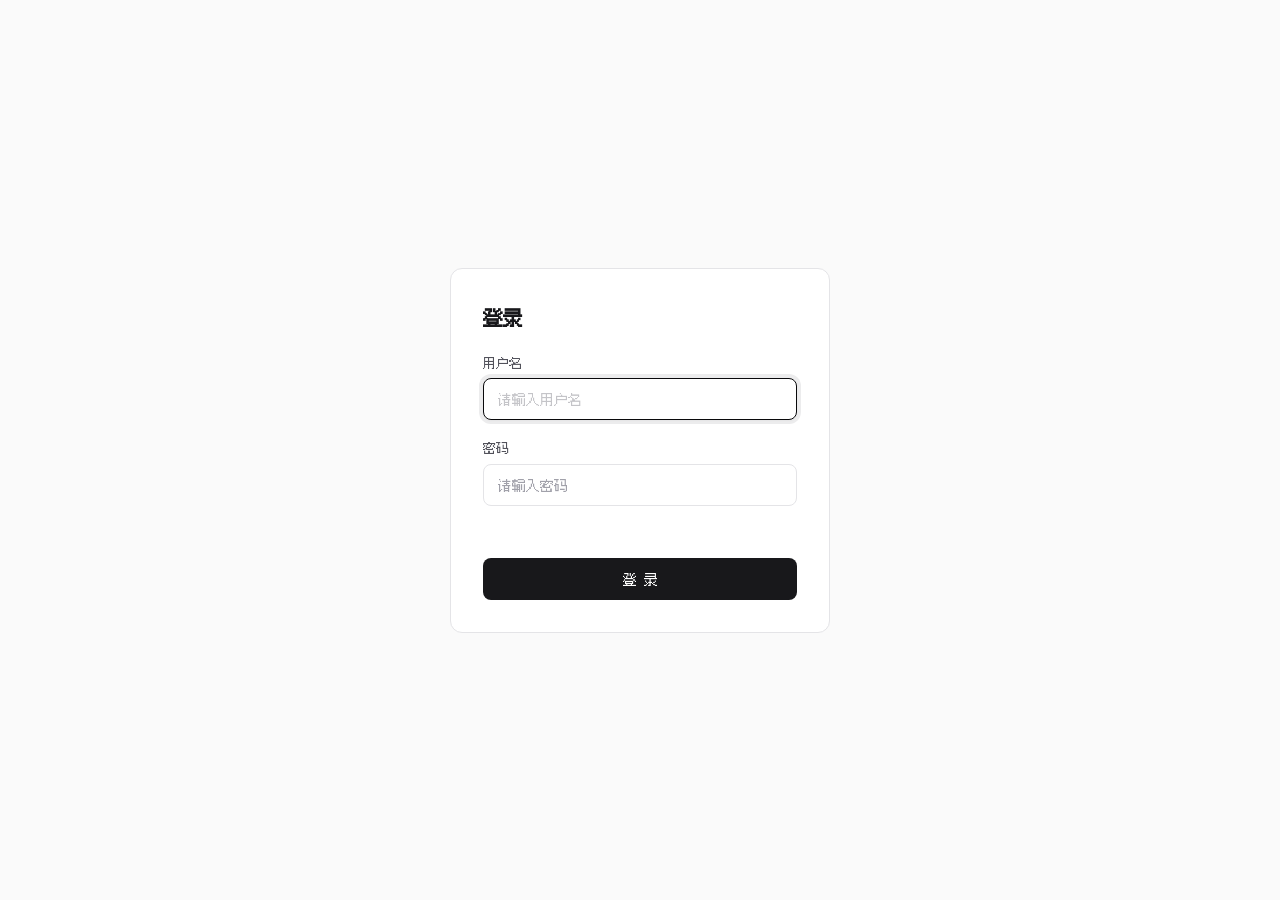
==== commit 6a82f75b: "移除ICP备案号" ====
--- a/static/index.html
+++ b/static/index.html
@@ -8,7 +8,7 @@
   <link rel="alternate icon" href="/static/favicon.ico">
   <link rel="apple-touch-icon" href="/static/apple-touch-icon.png">
   <link rel="manifest" href="/static/site.webmanifest">
-  <link rel="stylesheet" href="/static/css/main.css?v=0.2.6">
+  <link rel="stylesheet" href="/static/css/main.css?v=0.2.8">
   <link rel="stylesheet" href="/static/css/responsive.css">
 </head>
 <body>
@@ -29,9 +29,7 @@
         <div id="loginError" class="login-error"></div>
         <button type="button" id="loginBtn" class="login-btn" onclick="doLogin()">登 录</button>
       </div>
-      <div class="login-footer" style="position:fixed;bottom:10px;left:0;right:0;text-align:center;font-size:12px;color:#999;">
-        <span>ICP备案号：</span><a href="https://beian.miit.gov.cn/" target="_blank" rel="noopener noreferrer" style="color:#666;text-decoration:none;">沪ICP备2026040917号-1</a>
-      </div>
+
     </div>
   </div>
 
@@ -55,8 +53,6 @@
         <div class="nav-item" data-tab="assigned" title="已分配" onclick="switchTab('assigned', this)"><span class="nav-icon" aria-hidden="true"><svg viewBox="0 0 24 24"><path d="M16 21v-2a4 4 0 0 0-4-4H6a4 4 0 0 0-4 4v2"></path><circle cx="9" cy="7" r="4"></circle><path d="M16 11l2 2 4-4"></path></svg></span><span class="nav-label">已分配</span></div>
         <div class="nav-item" data-tab="cards" title="卡密管理" onclick="switchTab('cards', this)"><span class="nav-icon" aria-hidden="true"><svg viewBox="0 0 24 24"><path d="M2 9a3 3 0 0 1 0 6v2a2 2 0 0 0 2 2h16a2 2 0 0 0 2-2v-2a3 3 0 0 1 0-6V7a2 2 0 0 0-2-2H4a2 2 0 0 0-2 2z"></path><path d="M13 5v2"></path><path d="M13 17v2"></path><path d="M13 11v2"></path></svg></span><span class="nav-label">卡密管理</span></div>
         <div class="nav-item" data-tab="logs" title="操作日志" onclick="switchTab('logs', this)"><span class="nav-icon" aria-hidden="true"><svg viewBox="0 0 24 24"><path d="M8 6h13"></path><path d="M8 12h13"></path><path d="M8 18h13"></path><path d="M3 6h.01"></path><path d="M3 12h.01"></path><path d="M3 18h.01"></path></svg></span><span class="nav-label">操作日志</span></div>
-        <!-- 商城管理已隐藏 -->
-        <!-- <div class="nav-item" data-tab="commerce" title="商城管理" onclick="openCommerceTab('commerce-orders', this)"><span class="nav-icon" aria-hidden="true"><svg viewBox="0 0 24 24"><path d="M9 2 L7 7 L22 7 L20 18 L10 18"></path><circle cx="10" cy="21" r="1"></circle><circle cx="18" cy="21" r="1"></circle></svg></span><span class="nav-label">商城管理</span></div> -->
         <div class="nav-item" data-tab="settings" title="系统设置" onclick="switchTab('settings', this)"><span class="nav-icon" aria-hidden="true"><svg viewBox="0 0 24 24"><path d="M12 15.5A3.5 3.5 0 1 0 12 8a3.5 3.5 0 0 0 0 7.5z"></path><path d="M19.4 15a1.8 1.8 0 0 0 .36 1.98l.06.06a2 2 0 0 1-2.83 2.83l-.06-.06a1.8 1.8 0 0 0-1.98-.36 1.8 1.8 0 0 0-1.08 1.65V21a2 2 0 0 1-4 0v-.09A1.8 1.8 0 0 0 8.8 19.26a1.8 1.8 0 0 0-1.98.36l-.06.06a2 2 0 0 1-2.83-2.83l.06-.06A1.8 1.8 0 0 0 4.35 15a1.8 1.8 0 0 0-1.65-1.08H2.6a2 2 0 0 1 0-4h.09A1.8 1.8 0 0 0 4.35 8a1.8 1.8 0 0 0-.36-1.98l-.06-.06a2 2 0 0 1 2.83-2.83l.06.06A1.8 1.8 0 0 0 8.8 3.55 1.8 1.8 0 0 0 9.88 1.9V1.8a2 2 0 0 1 4 0v.09a1.8 1.8 0 0 0 1.08 1.65 1.8 1.8 0 0 0 1.98-.36l.06-.06a2 2 0 0 1 2.83 2.83l-.06.06A1.8 1.8 0 0 0 19.4 8c.17.63.66 1.08 1.25 1.08h.75a2 2 0 0 1 0 4h-.75A1.8 1.8 0 0 0 19.4 15z"></path></svg></span><span class="nav-label">系统设置</span></div>
       </nav>
       <div class="sidebar-footer">
@@ -73,17 +69,31 @@
           </button>
           <div class="view-title" id="pageTitle">概览</div>
         </div>
+        <div style="display:flex;align-items:center;gap:8px">
+          <a href="/subtool" target="_blank" rel="noopener noreferrer"
+             style="display:inline-flex;align-items:center;gap:5px;padding:5px 12px;
+                    border-radius:6px;background:var(--bg-subtle,#f4f4f5);
+                    border:1px solid var(--border,#e4e4e7);
+                    color:var(--text-main,#18181b);font-size:12px;font-weight:500;
+                    text-decoration:none;cursor:pointer;white-space:nowrap;"
+             onmouseover="this.style.background='var(--border,#e4e4e7)'"
+             onmouseout="this.style.background='var(--bg-subtle,#f4f4f5)'"
+             title="打开订阅获取工具">
+            <svg width="13" height="13" viewBox="0 0 24 24" fill="none" stroke="currentColor" stroke-width="2" stroke-linecap="round" stroke-linejoin="round" aria-hidden="true"><path d="M10 13a5 5 0 0 0 7.54.54l3-3a5 5 0 0 0-7.07-7.07l-1.72 1.71"/><path d="M14 11a5 5 0 0 0-7.54-.54l-3 3a5 5 0 0 0 7.07 7.07l1.71-1.71"/></svg>
+            订阅工具
+          </a>
+        </div>
       </header>
 
       <!-- 概览面板 -->
       <div class="tab-panel" id="tab-dashboard">
         <div class="stat-row">
           <div class="stat-item">
-            <div class="stat-label">总账号</div>
+            <div class="stat-label" title="账号池与已分配账号的全部数量">总账号</div>
             <div class="stat-number" id="statAccTotal">-</div>
           </div>
           <div class="stat-item">
-            <div class="stat-label">可用账号</div>
+            <div class="stat-label" title="账号池中未被封禁、额度一点没动过、可立即派发的账号数，等于下方「账号池 · 正常」">可用账号</div>
             <div class="stat-number" id="statAccUnused">-</div>
           </div>
           <div class="stat-item">
@@ -100,6 +110,7 @@
         <div class="k-card" style="margin-top:24px">
           <div class="k-card-header">
             <span class="k-card-title">账号状态</span>
+            <span class="k-card-hint">账号池 / 已分配分栏统计 · 用过额度即计为「额度已用」</span>
           </div>
           <div class="k-card-body">
             <div id="accountStatusChart" class="dashboard-chart"></div>
@@ -192,7 +203,7 @@
                 <div class="k-dropdown-menu">
                   <div class="k-dropdown-item selected" onclick="selectAccountStatus('', '全部状态')">全部状态</div>
                   <div class="k-dropdown-item" onclick="selectAccountStatus('active', '正常')">正常</div>
-                  <div class="k-dropdown-item" onclick="selectAccountCreditExhausted('额度已用')">额度已用</div>
+                  <div class="k-dropdown-item" onclick="selectAccountStatus('used', '额度已用')">额度已用</div>
                   <div class="k-dropdown-item" onclick="selectAccountStatus('suspended', '已封禁')">已封禁</div>
                 </div>
               </div>
@@ -610,6 +621,13 @@
                   </div>
                   <input type="checkbox" class="k-checkbox" id="settingAutoUpdateEnabled">
                 </div>
+                <div class="settings-toggle-card">
+                  <div>
+                    <strong>订阅工具公开端点</strong>
+                    <small>开启后允许外部调用 /subtool/status、/subtool/plans、/subtool/link</small>
+                  </div>
+                  <input type="checkbox" class="k-checkbox" id="settingSubToolEnabled">
+                </div>
               </div>
             </div>
 
@@ -636,26 +654,23 @@
                   查询库存 <code>GET /openapi/v1/stock</code>
                 </div>
               </div>
+
+              <div class="settings-panel" data-settings-panel="base" id="maintenancePanel">
+                <div class="settings-panel-title">数据库维护</div>
+                <div class="settings-panel-text" id="maintenancePurgePreview" style="color:var(--text-muted)">点击「预览」可查看各表待清理的软删除数据量</div>
+                <div style="display:flex;gap:8px;flex-wrap:wrap;margin-top:8px">
+                  <button type="button" class="ui-btn ui-btn-secondary ui-btn-sm" onclick="previewPurgeAllSoftDeleted()">预览软删除数据</button>
+                  <button type="button" class="ui-btn ui-btn-danger ui-btn-sm" onclick="doPurgeAllSoftDeleted()">清理软删除数据</button>
+                </div>
+                <div class="settings-panel-text" style="margin-top:10px;font-size:12px;color:var(--text-muted)">
+                  GORM 的软删除只是标记 deleted_at，不释放磁盘空间。此操作会物理删除所有已标记删除的账号、卡密、订单等数据，不可恢复。
+                </div>
+              </div>
             </div>
 
             <div id="settingsResult" style="margin-top:18px"></div>
           </div>
         </div>
-      </div>
-
-      <!-- 商城订单面板 -->
-      <div class="tab-panel" id="tab-commerce-orders">
-        <div id="commerceOrdersMount"></div>
-      </div>
-
-      <!-- 支付渠道面板 -->
-      <div class="tab-panel" id="tab-commerce-channels">
-        <div id="commerceChannelsMount"></div>
-      </div>
-
-      <!-- 商城设置面板 -->
-      <div class="tab-panel" id="tab-commerce-settings">
-        <div id="commerceSettingsMount"></div>
       </div>
 
     </div>
@@ -817,16 +832,15 @@
   </div>
 
   <!-- 页面脚本 -->
-  <script src="/static/js/ui.js?v=0.2.4"></script>
+  <script src="/static/js/ui.js?v=0.2.5"></script>
   <script src="/static/js/auth.js?v=0.2.4"></script>
   <script src="/static/js/api.js?v=0.2.5"></script>
-  <script src="/static/js/dashboard.js?v=0.2.5"></script>
-  <script src="/static/js/accounts.js?v=0.2.9"></script>
+  <script src="/static/js/dashboard.js?v=0.2.7"></script>
+  <script src="/static/js/accounts.js?v=0.2.10"></script>
   <script src="/static/js/cards.js?v=0.2.3-beta"></script>
   <script src="/static/js/export.js?v=0.2.7"></script>
   <script src="/static/js/logs.js?v=0.2.4"></script>
   <script src="/static/js/settings.js?v=0.2.5"></script>
-  <script src="/static/js/commerce-admin-loader.js?v=0.2.4"></script>
   <script src="/static/js/version.js?v=0.2.4"></script>
   <script src="/static/js/main.js?v=0.2.5"></script>
 </body>
--- a/static/css/main.css
+++ b/static/css/main.css
@@ -1668,6 +1668,7 @@
 }
 .k-chart-skeleton .k-bar {
     flex: 1;
+    min-height: 40px;
     background: linear-gradient(180deg, #e4e4e7 0%, #f4f4f5 100%);
     border-radius: 4px;
     animation: shimmer-bar 1.4s ease-in-out infinite;
@@ -2708,91 +2709,112 @@
   border-bottom: none;
 }
 
-/* 卡密分布图表样式（列表样式，对齐卡密管理的筛选器） */
-.k-card-dist-list {
-  display: flex;
-  flex-direction: column;
-  gap: 8px;
-  padding: 8px 0;
-}
-
-.k-card-dist-item {
-  display: flex;
-  align-items: center;
-  justify-content: space-between;
+/* 卡密分布表格样式 */
+.k-card-dist-table-wrapper {
+  overflow-x: auto;
+  -webkit-overflow-scrolling: touch;
+}
+
+.k-card-dist-table {
+  width: 100%;
+  border-collapse: collapse;
+  font-size: 13px;
+  background: var(--bg);
+}
+
+.k-card-dist-table th,
+.k-card-dist-table td {
   padding: 12px 16px;
+  text-align: center;
+  border: 1px solid var(--border);
+}
+
+/* 左上角单元格 */
+.k-dist-th-corner {
   background: var(--bg-subtle);
-  border-radius: var(--radius-md);
-  border: 1px solid var(--border);
-  transition: all 0.2s ease;
-}
-
-.k-card-dist-item:hover {
+  font-weight: 600;
+  color: var(--text-muted);
+  position: sticky;
+  left: 0;
+  z-index: 3;
+  text-align: left;
+  padding-left: 20px;
+}
+
+/* 卡密类型表头（每个卡密类型为一列） */
+.k-dist-th-card {
+  background: var(--bg-subtle);
+  font-weight: 600;
+  color: var(--text);
+  white-space: nowrap;
+  min-width: 100px;
+}
+
+/* 统计类型行表头（未使用、已使用、总计） */
+.k-dist-th-row {
+  background: var(--bg-subtle);
+  font-weight: 500;
+  color: var(--text-muted);
+  text-align: left;
+  padding-left: 20px;
+  white-space: nowrap;
+  position: sticky;
+  left: 0;
+  z-index: 2;
+}
+
+/* 数据单元格 */
+.k-dist-td-unused {
+  background: var(--bg);
+  color: #10b981;
+  font-weight: 600;
+  font-size: 15px;
+}
+
+.k-dist-td-used {
+  background: var(--bg);
+  color: #f59e0b;
+  font-weight: 600;
+  font-size: 15px;
+}
+
+.k-dist-td-total {
+  background: var(--bg);
+  color: #3b82f6;
+  font-weight: 700;
+  font-size: 15px;
+}
+
+/* 鼠标悬停效果 */
+.k-card-dist-table tbody tr:hover td {
   background: var(--bg-hover);
-  border-color: var(--border-hover);
-  box-shadow: 0 2px 8px rgba(0, 0, 0, 0.04);
-}
-
-.k-card-dist-label {
-  font-size: 14px;
-  font-weight: 500;
-  color: var(--text);
-  flex-shrink: 0;
-  min-width: 120px;
-}
-
-.k-card-dist-stats {
-  display: flex;
-  align-items: center;
-  gap: 16px;
-  flex-wrap: wrap;
-}
-
-.k-card-dist-stat {
-  display: flex;
-  align-items: center;
-  gap: 6px;
-  font-size: 13px;
-}
-
-.k-dist-label {
-  color: var(--text-muted);
-  font-size: 12px;
-}
-
-.k-dist-value {
-  font-weight: 600;
-  font-size: 14px;
-  font-variant-numeric: tabular-nums;
-}
-
-.k-card-dist-stat.unused .k-dist-value {
-  color: #10b981;
-}
-
-.k-card-dist-stat.used .k-dist-value {
-  color: #f59e0b;
-}
-
-.k-card-dist-stat.total .k-dist-value {
-  color: var(--text);
-}
-
+}
+
+/* 响应式：小屏幕 */
 @media (max-width: 768px) {
-  .k-card-dist-item {
-    flex-direction: column;
-    align-items: flex-start;
-    gap: 8px;
+  .k-card-dist-table {
+    font-size: 12px;
   }
   
-  .k-card-dist-label {
-    min-width: unset;
+  .k-card-dist-table th,
+  .k-card-dist-table td {
+    padding: 8px 12px;
   }
   
-  .k-card-dist-stats {
-    width: 100%;
-    justify-content: space-between;
-    gap: 12px;
+  .k-dist-th-corner,
+  .k-dist-th-row {
+    padding-left: 12px;
+  }
+  
+  .k-dist-th-card {
+    min-width: 80px;
+    font-size: 11px;
+  }
+  
+  .k-dist-td-unused,
+  .k-dist-td-used,
+  .k-dist-td-total {
+    font-size: 13px;
   }
 }
   gap: 12px;
@@ -3112,3 +3134,124 @@
     gap: 12px;
   }
 }
+
+/* 概览「账号状态」：账号池 / 已分配分栏统计 */
+.k-card-hint {
+  font-size: 12px;
+  color: var(--text-muted);
+  font-weight: 400;
+}
+
+/* 两栏状态需要自适应高度，取消 dashboard-chart 的固定高度 */
+#accountStatusChart.dashboard-chart {
+  height: auto;
+  min-height: 200px;
+}
+
+/* 全部账号健康率汇总 */
+.k-status-summary {
+  display: flex;
+  align-items: baseline;
+  flex-wrap: wrap;
+  gap: 8px;
+  padding: 0 4px 14px;
+  font-size: 12px;
+  color: var(--text-muted);
+}
+
+.k-status-summary strong {
+  color: var(--text-main);
+  font-weight: 700;
+  font-variant-numeric: tabular-nums;
+}
+
+.k-status-summary-sep {
+  color: var(--border-strong);
+}
+
+.k-status-groups {
+  display: grid;
+  grid-template-columns: repeat(2, minmax(0, 1fr));
+  gap: 18px;
+  padding: 8px 4px;
+}
+
+.k-status-group {
+  min-width: 0;
+  padding: 16px;
+  border: 1px solid var(--border);
+  border-radius: 12px;
+  background: #fff;
+  transition: box-shadow 0.2s ease, transform 0.2s ease;
+}
+
+.k-status-group:hover {
+  transform: translateY(-1px);
+  box-shadow: 0 10px 26px rgba(24, 24, 27, 0.06);
+}
+
+.k-status-group-head {
+  display: flex;
+  align-items: baseline;
+  justify-content: space-between;
+  gap: 12px;
+  margin-bottom: 14px;
+}
+
+.k-status-group-title {
+  display: flex;
+  align-items: baseline;
+  gap: 8px;
+  min-width: 0;
+}
+
+.k-status-group-name {
+  font-size: 14px;
+  font-weight: 700;
+  color: var(--text-main);
+}
+
+.k-status-group-sub {
+  font-size: 11px;
+  color: var(--text-muted);
+  white-space: nowrap;
+}
+
+.k-status-group-total {
+  font-size: 12px;
+  color: var(--text-muted);
+  white-space: nowrap;
+  font-variant-numeric: tabular-nums;
+}
+
+.k-status-group .cute-stat-item {
+  padding: 10px 12px;
+}
+
+.k-status-group .cute-stat-value {
+  font-size: 18px;
+}
+
+.k-status-right {
+  display: flex;
+  align-items: baseline;
+  gap: 8px;
+}
+
+.k-status-share {
+  min-width: 44px;
+  text-align: right;
+  font-size: 11px;
+  color: var(--text-muted);
+  font-variant-numeric: tabular-nums;
+}
+
+@media (max-width: 768px) {
+  .k-card-hint {
+    display: none;
+  }
+
+  .k-status-groups {
+    grid-template-columns: 1fr;
+  }
+}
